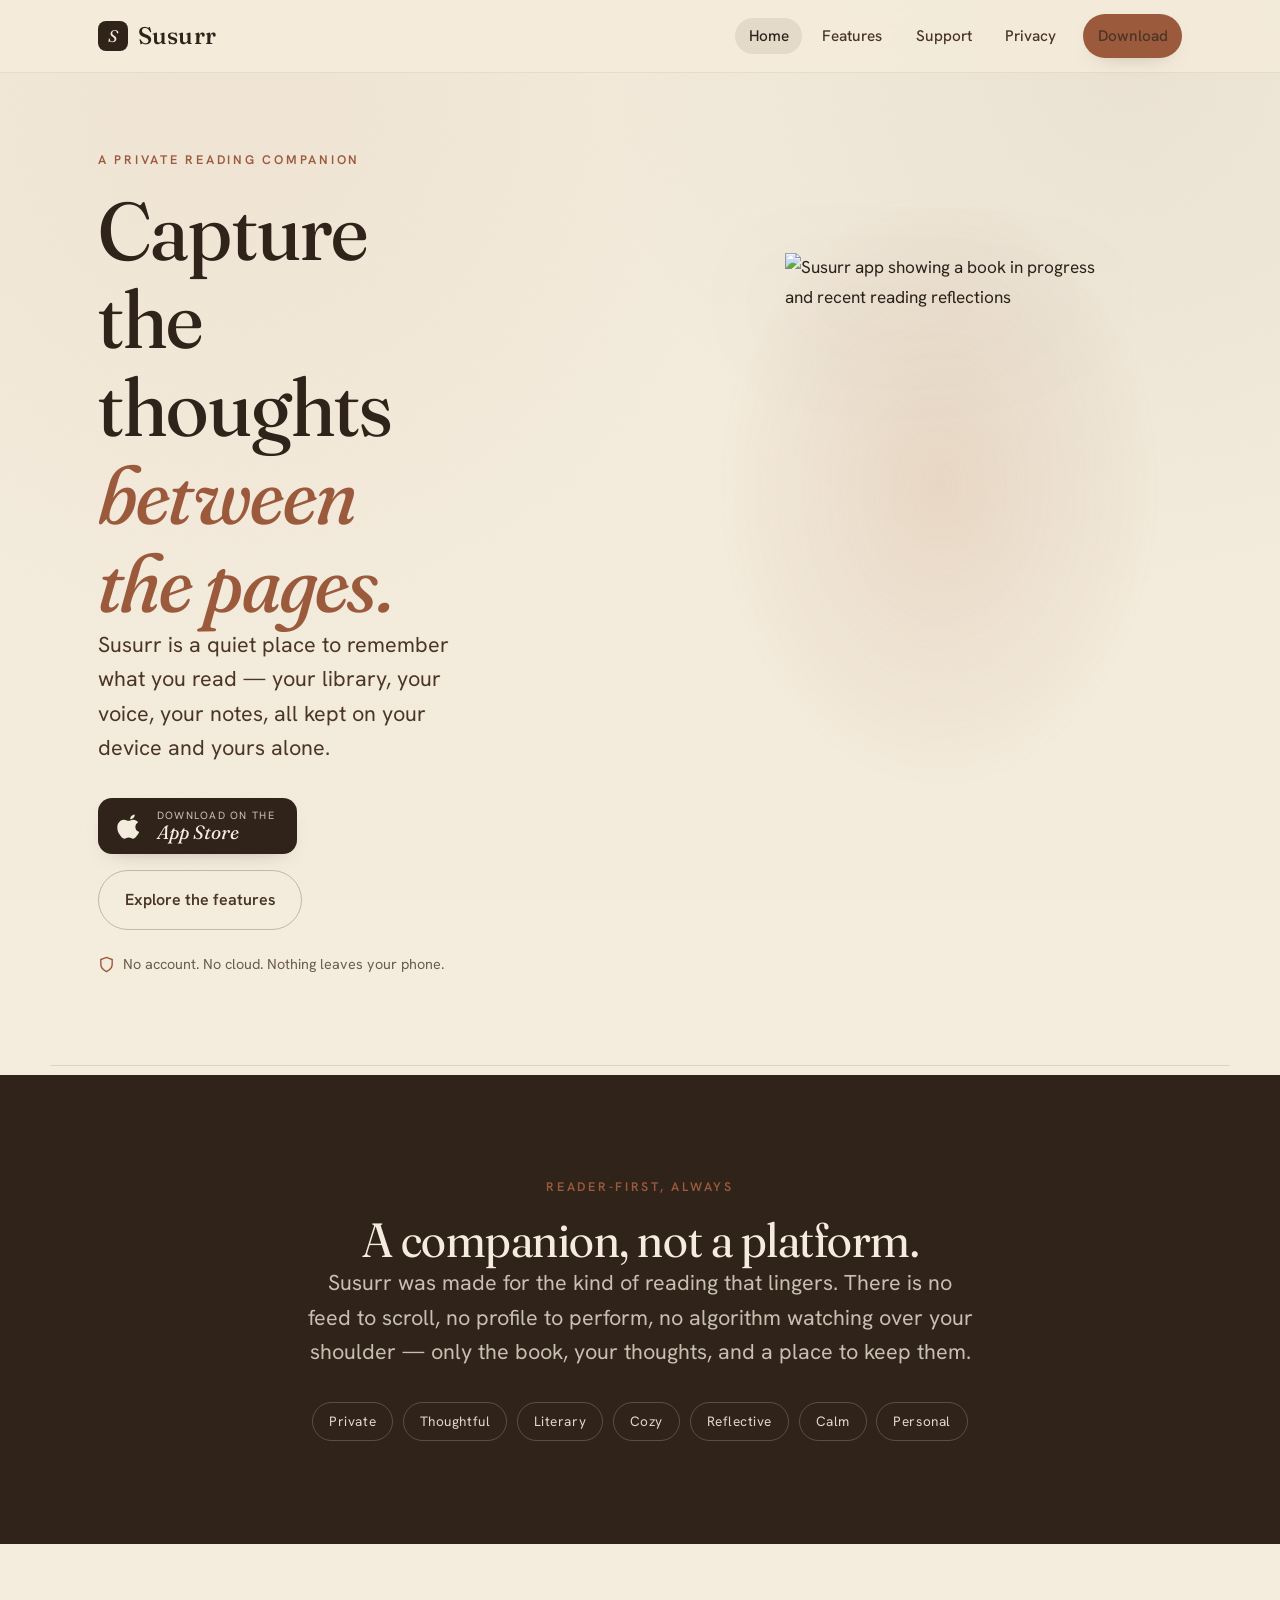
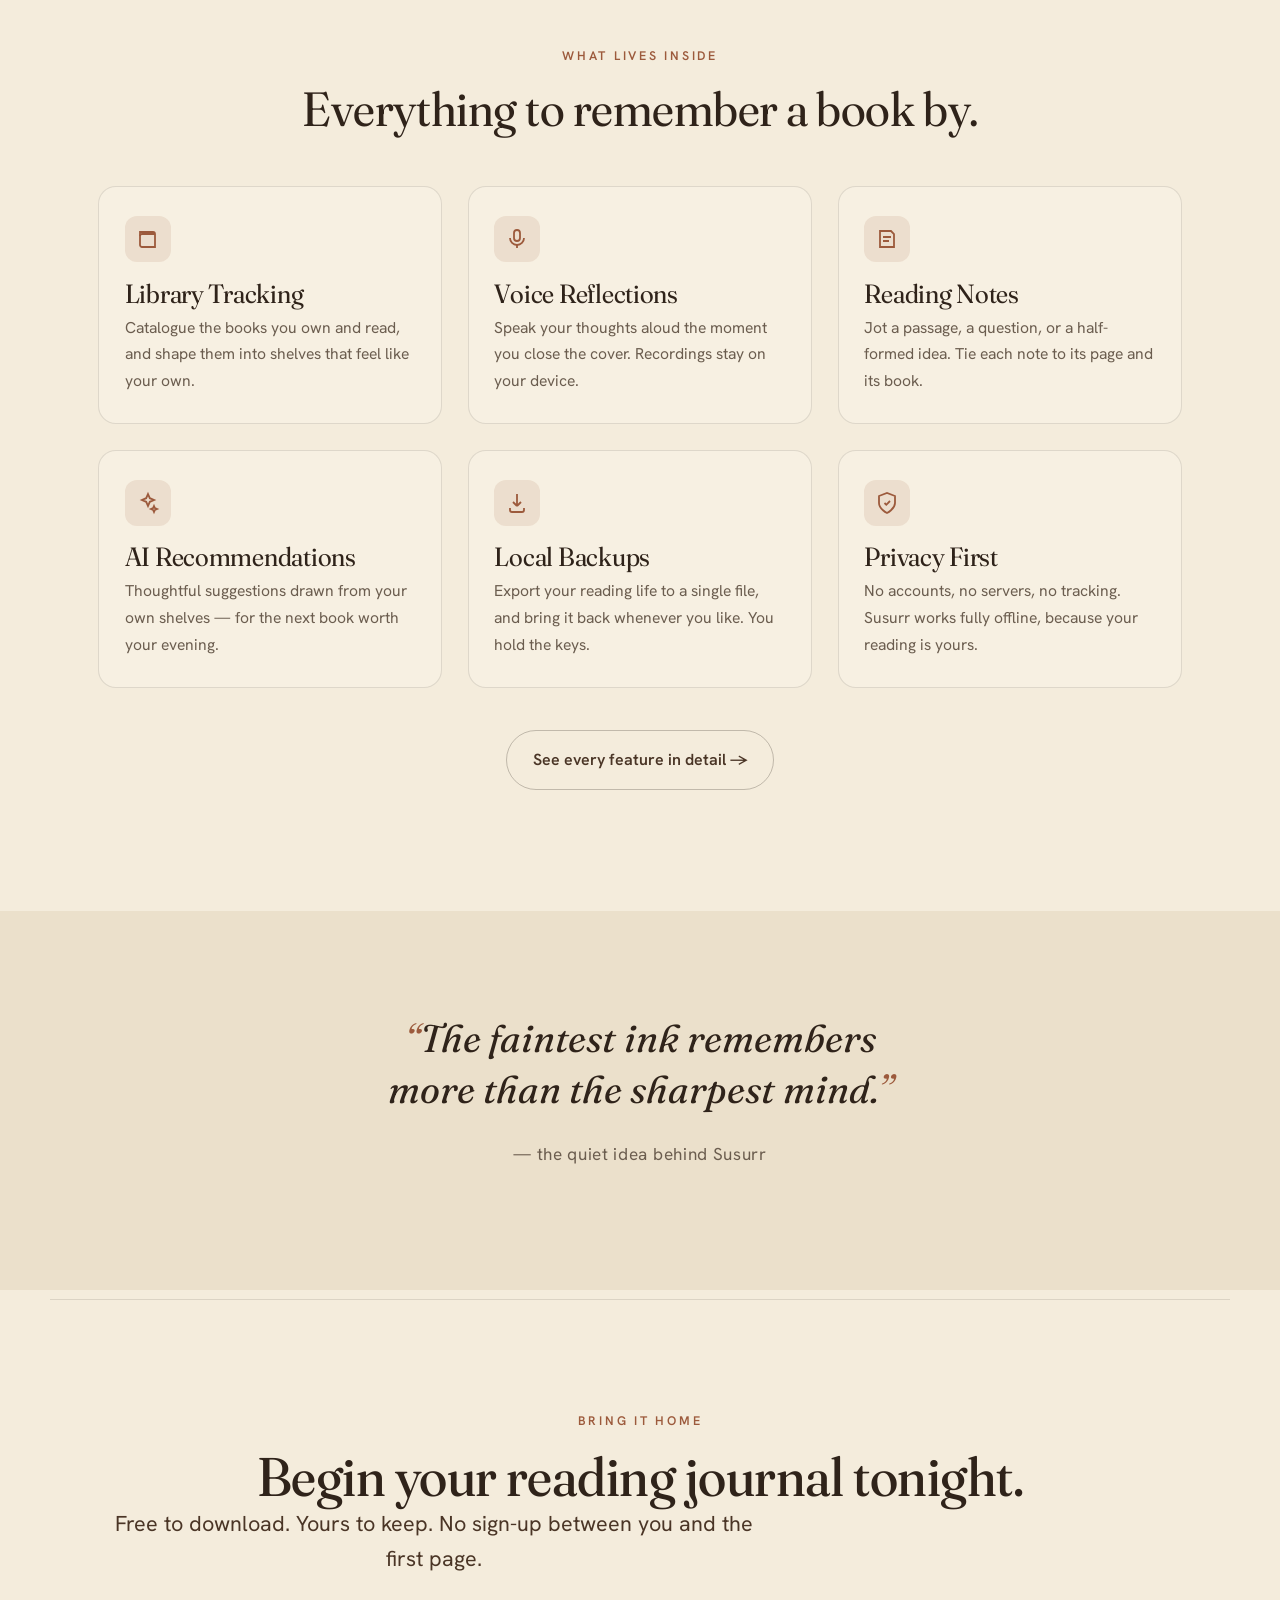
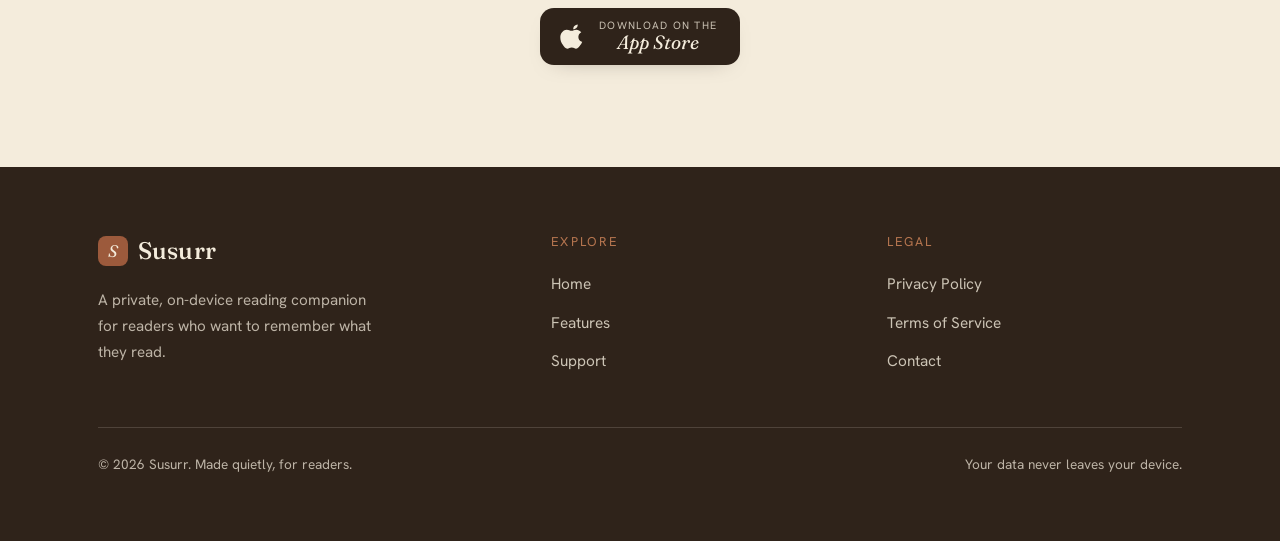
==== index.html @ b5bef413 "Update index.html" ====
<!DOCTYPE html>
<html lang="en">
<head>
  <meta charset="UTF-8" />
  <meta name="viewport" content="width=device-width, initial-scale=1" />
  <title>Susurr — A Private Reading Companion</title>
  <meta name="description" content="Susurr is a private, on-device reading companion. Track your library, record voice reflections, keep written notes, and remember what you read — no account, no cloud." />
  <link rel="canonical" href="https://susurrapp.com/" />
  <meta name="theme-color" content="#2F231A" />

  <!-- Open Graph -->
  <meta property="og:type" content="website" />
  <meta property="og:title" content="Susurr — A Private Reading Companion" />
  <meta property="og:description" content="Capture the thoughts between the pages. A quiet, private place to remember what you read." />
  <meta property="og:image" content="assets/og-image.svg" />
  <meta property="og:url" content="https://susurrapp.com/" />
  <meta name="twitter:card" content="summary_large_image" />

  <link rel="icon" href="assets/favicon.svg" type="image/svg+xml" />
  <link rel="preconnect" href="https://fonts.googleapis.com" />
  <link rel="preconnect" href="https://fonts.gstatic.com" crossorigin />
  <link href="https://fonts.googleapis.com/css2?family=Fraunces:ital,opsz,wght@0,9..144,300..600;1,9..144,300..600&family=Hanken+Grotesk:wght@400;500;600;700&display=swap" rel="stylesheet" />
  <link rel="stylesheet" href="styles.css" />

  <script type="application/ld+json">
  {
    "@context": "https://schema.org",
    "@type": "SoftwareApplication",
    "name": "Susurr",
    "applicationCategory": "BookApplication",
    "operatingSystem": "iOS",
    "description": "A private, on-device reading companion for tracking books, recording voice reflections, and keeping reading notes.",
    "offers": { "@type": "Offer", "price": "0", "priceCurrency": "USD" }
  }
  </script>
</head>
<body>
  <a class="skip-link" href="#main">Skip to content</a>

  <!-- ===== HEADER / NAV ===== -->
  <header class="site-header">
    <div class="container">
      <nav class="nav" aria-label="Primary">
        <a class="brand" href="index.html" aria-label="Susurr home">
          <span class="mark" aria-hidden="true">S</span><b>Susurr</b>
        </a>
        <button class="nav-toggle" aria-label="Toggle menu" aria-expanded="false" aria-controls="nav-menu">
          <span></span><span></span><span></span>
        </button>
        <ul class="nav-links" id="nav-menu">
          <li><a href="index.html" class="active" aria-current="page">Home</a></li>
          <li><a href="features.html">Features</a></li>
          <li><a href="support.html">Support</a></li>
          <li><a href="privacy.html">Privacy</a></li>
          <li class="nav-cta"><a class="btn btn--primary" href="#download">Download</a></li>
        </ul>
      </nav>
    </div>
  </header>

  <main id="main">
    <!-- ===== HERO ===== -->
    <section class="hero section">
      <div class="container hero-grid">
        <div class="hero-copy">
          <p class="eyebrow rise rise-1">A private reading companion</p>
          <h1 class="display rise rise-2">Capture the thoughts <em>between the pages.</em></h1>
          <p class="lead rise rise-3">Susurr is a quiet place to remember what you read — your library, your voice, your notes, all kept on your device and yours alone.</p>
          <div class="cta-row rise rise-4">
            <a class="appstore" href="#download" aria-label="Download Susurr on the App Store">
              <svg viewBox="0 0 24 24" fill="currentColor" aria-hidden="true"><path d="M16.37 1.43c.04 1.1-.38 2.18-1.07 2.96-.73.83-1.92 1.47-3.06 1.38-.13-1.07.4-2.2 1.05-2.9.74-.81 2-1.4 3.08-1.44zM20.5 17.2c-.55 1.27-.82 1.83-1.53 2.95-.99 1.56-2.39 3.5-4.12 3.51-1.54.02-1.93-1-4.02-.99-2.08.01-2.51 1.01-4.05.99-1.73-.02-3.06-1.77-4.05-3.33C-.06 16.99-.36 11.9 1.36 9.2c1.2-1.9 3.1-3.02 4.88-3.02 1.82 0 2.96 1 4.46 1 1.46 0 2.35-1 4.45-1 1.59 0 3.27.86 4.47 2.36-3.93 2.15-3.29 7.77.48 8.66z"/></svg>
              <span class="as-text"><span class="as-small">Download on the</span><span class="as-big">App Store</span></span>
            </a>
            <a class="btn btn--ghost" href="features.html">Explore the features</a>
          </div>
          <p class="hero-note rise rise-5">
            <svg viewBox="0 0 24 24" fill="none" stroke="currentColor" stroke-width="2" aria-hidden="true"><path d="M12 22s8-4 8-10V5l-8-3-8 3v7c0 6 8 10 8 10z"/></svg>
            No account. No cloud. Nothing leaves your phone.
          </p>
        </div>
        <div class="hero-visual rise rise-3">
          <!-- Replace with a real screenshot/device mockup later -->
          <img src="assets/hero-shot.svg" width="400" height="820"
               alt="Susurr app showing a book in progress and recent reading reflections" />
        </div>
      </div>
    </section>

    <hr class="rule" />

    <!-- ===== PHILOSOPHY ===== -->
    <section class="philosophy section">
      <div class="container center">
        <p class="eyebrow">Reader-first, always</p>
        <h2>A companion, not a platform.</h2>
        <p class="lead measure">Susurr was made for the kind of reading that lingers. There is no feed to scroll, no profile to perform, no algorithm watching over your shoulder — only the book, your thoughts, and a place to keep them.</p>
        <div class="pill-row">
          <span class="pill">Private</span>
          <span class="pill">Thoughtful</span>
          <span class="pill">Literary</span>
          <span class="pill">Cozy</span>
          <span class="pill">Reflective</span>
          <span class="pill">Calm</span>
          <span class="pill">Personal</span>
        </div>
      </div>
    </section>

    <!-- ===== FEATURE PREVIEW ===== -->
    <section class="section">
      <div class="container">
        <div class="center" style="margin-bottom: clamp(2rem,4vw,3.2rem)">
          <p class="eyebrow">What lives inside</p>
          <h2>Everything to remember a book by.</h2>
        </div>
        <div class="feature-grid">
          <article class="f-card">
            <div class="f-icon" aria-hidden="true"><svg viewBox="0 0 24 24" fill="none" stroke="currentColor" stroke-width="1.8"><path d="M4 5h13a2 2 0 0 1 2 2v13H6a2 2 0 0 1-2-2V5z"/><path d="M19 7H6a2 2 0 0 0-2 2"/></svg></div>
            <h3>Library Tracking</h3>
            <p>Catalogue the books you own and read, and shape them into shelves that feel like your own.</p>
          </article>
          <article class="f-card">
            <div class="f-icon" aria-hidden="true"><svg viewBox="0 0 24 24" fill="none" stroke="currentColor" stroke-width="1.8"><rect x="9" y="3" width="6" height="11" rx="3"/><path d="M5 11a7 7 0 0 0 14 0"/><path d="M12 18v3"/></svg></div>
            <h3>Voice Reflections</h3>
            <p>Speak your thoughts aloud the moment you close the cover. Recordings stay on your device.</p>
          </article>
          <article class="f-card">
            <div class="f-icon" aria-hidden="true"><svg viewBox="0 0 24 24" fill="none" stroke="currentColor" stroke-width="1.8"><path d="M5 4h11l3 3v13H5z"/><path d="M8 10h8M8 14h6"/></svg></div>
            <h3>Reading Notes</h3>
            <p>Jot a passage, a question, or a half-formed idea. Tie each note to its page and its book.</p>
          </article>
          <article class="f-card">
            <div class="f-icon" aria-hidden="true"><svg viewBox="0 0 24 24" fill="none" stroke="currentColor" stroke-width="1.8"><path d="M12 3l1.8 4.2L18 9l-4.2 1.8L12 15l-1.8-4.2L6 9l4.2-1.8z"/><path d="M18 15l.9 2.1L21 18l-2.1.9L18 21l-.9-2.1L15 18l2.1-.9z"/></svg></div>
            <h3>AI Recommendations</h3>
            <p>Thoughtful suggestions drawn from your own shelves — for the next book worth your evening.</p>
          </article>
          <article class="f-card">
            <div class="f-icon" aria-hidden="true"><svg viewBox="0 0 24 24" fill="none" stroke="currentColor" stroke-width="1.8"><path d="M12 3v12m0 0l-4-4m4 4l4-4"/><path d="M5 17v2a2 2 0 0 0 2 2h10a2 2 0 0 0 2-2v-2"/></svg></div>
            <h3>Local Backups</h3>
            <p>Export your reading life to a single file, and bring it back whenever you like. You hold the keys.</p>
          </article>
          <article class="f-card">
            <div class="f-icon" aria-hidden="true"><svg viewBox="0 0 24 24" fill="none" stroke="currentColor" stroke-width="1.8"><path d="M12 22s8-4 8-10V5l-8-3-8 3v7c0 6 8 10 8 10z"/><path d="M9.5 12l1.8 1.8L15 10"/></svg></div>
            <h3>Privacy First</h3>
            <p>No accounts, no servers, no tracking. Susurr works fully offline, because your reading is yours.</p>
          </article>
        </div>
        <p class="center" style="margin-top:2.6rem">
          <a class="btn btn--ghost" href="features.html">See every feature in detail →</a>
        </p>
      </div>
    </section>

    <!-- ===== QUOTE BAND ===== -->
    <section class="quote-band section">
      <div class="container center">
        <blockquote class="pull-quote">
          <span class="dropcap">“</span>The faintest ink remembers more than the sharpest mind.<span class="dropcap">”</span>
        </blockquote>
        <p class="muted" style="margin-top:1.6rem; letter-spacing:0.04em">— the quiet idea behind Susurr</p>
      </div>
    </section>

    <hr class="rule" />

    <!-- ===== DOWNLOAD / CTA ===== -->
    <section class="cta-band section" id="download">
      <div class="container">
        <p class="eyebrow">Bring it home</p>
        <h2 class="display">Begin your reading journal tonight.</h2>
        <p class="lead measure">Free to download. Yours to keep. No sign-up between you and the first page.</p>
        <div class="cta-row">
          <a class="appstore" href="#" aria-label="Download Susurr on the App Store">
            <svg viewBox="0 0 24 24" fill="currentColor" aria-hidden="true"><path d="M16.37 1.43c.04 1.1-.38 2.18-1.07 2.96-.73.83-1.92 1.47-3.06 1.38-.13-1.07.4-2.2 1.05-2.9.74-.81 2-1.4 3.08-1.44zM20.5 17.2c-.55 1.27-.82 1.83-1.53 2.95-.99 1.56-2.39 3.5-4.12 3.51-1.54.02-1.93-1-4.02-.99-2.08.01-2.51 1.01-4.05.99-1.73-.02-3.06-1.77-4.05-3.33C-.06 16.99-.36 11.9 1.36 9.2c1.2-1.9 3.1-3.02 4.88-3.02 1.82 0 2.96 1 4.46 1 1.46 0 2.35-1 4.45-1 1.59 0 3.27.86 4.47 2.36-3.93 2.15-3.29 7.77.48 8.66z"/></svg>
            <span class="as-text"><span class="as-small">Download on the</span><span class="as-big">App Store</span></span>
          </a>
        </div>
      </div>
    </section>
  </main>

  <!-- ===== FOOTER ===== -->
  <footer class="site-footer">
    <div class="container">
      <div class="footer-grid">
        <div>
          <a class="brand" href="index.html"><span class="mark" aria-hidden="true">S</span><b>Susurr</b></a>
          <p class="footer-tag">A private, on-device reading companion for readers who want to remember what they read.</p>
        </div>
        <div class="footer-col">
          <h4>Explore</h4>
          <ul>
            <li><a href="index.html">Home</a></li>
            <li><a href="features.html">Features</a></li>
            <li><a href="support.html">Support</a></li>
          </ul>
        </div>
        <div class="footer-col">
          <h4>Legal</h4>
          <ul>
            <li><a href="privacy.html">Privacy Policy</a></li>
            <li><a href="terms.html">Terms of Service</a></li>
            <li><a href="support.html#contact">Contact</a></li>
          </ul>
        </div>
      </div>
      <div class="footer-bottom">
        <p>&copy; 2026 Susurr. Made quietly, for readers.</p>
        <p>Your data never leaves your device.</p>
      </div>
    </div>
  </footer>

  <script>
    (function () {
      var nav = document.querySelector('.nav');
      var btn = document.querySelector('.nav-toggle');
      if (!nav || !btn) return;
      btn.addEventListener('click', function () {
        var open = nav.getAttribute('data-open') === 'true';
        nav.setAttribute('data-open', String(!open));
        btn.setAttribute('aria-expanded', String(!open));
      });
    })();
  </script>
</body>
</html>
---- styles.css ----
/* =========================================================================
   Susurr — shared stylesheet
   Warm dark-academia / cozy-bookstore aesthetic
   Fraunces (display serif) + Hanken Grotesk (body sans)
   ========================================================================= */

:root {
  /* Paper & ink */
  --paper:      #F4ECDC;
  --paper-deep: #EBE0CB;
  --paper-card: #F7F0E2;
  --ink:        #2A211A;
  --cocoa:      #4A3526;
  --espresso:   #2F231A;
  --muted:      #6B5D4F;
  --ember:      #9C5A3C;
  --ember-soft: #B5754F;
  --line:       rgba(42, 33, 26, 0.12);
  --line-soft:  rgba(42, 33, 26, 0.07);

  /* Type */
  --serif: "Fraunces", "Georgia", "Times New Roman", serif;
  --sans:  "Hanken Grotesk", -apple-system, BlinkMacSystemFont, "Segoe UI", sans-serif;

  /* Rhythm */
  --maxw: 1180px;
  --gutter: clamp(1.25rem, 4vw, 3rem);
  --radius: 18px;
  --shadow: 0 22px 48px -28px rgba(42, 33, 26, 0.45);
  --shadow-sm: 0 8px 22px -16px rgba(42, 33, 26, 0.5);
}

/* ---------- Reset ---------- */
*, *::before, *::after { box-sizing: border-box; }
html { -webkit-text-size-adjust: 100%; scroll-behavior: smooth; }
body {
  margin: 0;
  font-family: var(--sans);
  font-size: clamp(1rem, 0.55vw + 0.9rem, 1.075rem);
  line-height: 1.7;
  color: var(--ink);
  background-color: var(--paper);
  /* layered paper texture */
  background-image:
    radial-gradient(circle at 18% 12%, rgba(181, 117, 79, 0.06), transparent 42%),
    radial-gradient(circle at 88% 8%, rgba(74, 53, 38, 0.05), transparent 38%),
    url("data:image/svg+xml,%3Csvg xmlns='http://www.w3.org/2000/svg' width='160' height='160'%3E%3Cfilter id='n'%3E%3CfeTurbulence type='fractalNoise' baseFrequency='0.85' numOctaves='2' stitchTiles='stitch'/%3E%3CfeColorMatrix type='saturate' values='0'/%3E%3C/filter%3E%3Crect width='160' height='160' filter='url(%23n)' opacity='0.035'/%3E%3C/svg%3E");
  background-attachment: fixed;
  -webkit-font-smoothing: antialiased;
  text-rendering: optimizeLegibility;
}
img, svg { max-width: 100%; height: auto; display: block; }
a { color: inherit; text-decoration: none; }
button { font: inherit; cursor: pointer; }
h1, h2, h3, h4 { margin: 0; font-weight: 400; }

/* ---------- Typography ---------- */
h1, h2, h3 {
  font-family: var(--serif);
  color: var(--espresso);
  line-height: 1.08;
  letter-spacing: -0.01em;
  font-variation-settings: "opsz" 80, "SOFT" 30, "WONK" 0;
}
.display {
  font-size: clamp(2.6rem, 6vw + 1rem, 5.1rem);
  font-weight: 460;
}
.display em { font-style: italic; color: var(--ember); font-variation-settings: "opsz" 90, "SOFT" 60; }
h2 { font-size: clamp(1.9rem, 3vw + 0.8rem, 3rem); }
h3 { font-size: clamp(1.3rem, 1.4vw + 0.9rem, 1.65rem); }
p { margin: 0 0 1.1em; }
.lead {
  font-size: clamp(1.1rem, 0.8vw + 1rem, 1.35rem);
  color: var(--cocoa);
  line-height: 1.6;
}
.eyebrow {
  font-family: var(--sans);
  font-size: 0.78rem;
  font-weight: 600;
  letter-spacing: 0.22em;
  text-transform: uppercase;
  color: var(--ember);
  margin: 0 0 1rem;
}
.muted { color: var(--muted); }

/* ---------- Layout helpers ---------- */
.container { width: 100%; max-width: var(--maxw); margin-inline: auto; padding-inline: var(--gutter); }
.section { padding-block: clamp(3.5rem, 8vw, 7rem); }
.section--tight { padding-block: clamp(2.5rem, 5vw, 4rem); }
.center { text-align: center; }
.measure { max-width: 56ch; }
.measure-narrow { max-width: 44ch; }
.center .measure, .center .measure-narrow { margin-inline: auto; }

.rule {
  border: 0;
  height: 1px;
  background: var(--line);
  max-width: var(--maxw);
  margin-inline: auto;
}
.divider-mark {
  display: flex; align-items: center; justify-content: center;
  gap: 0.9rem; color: var(--ember); margin: 0 auto;
}
.divider-mark::before, .divider-mark::after {
  content: ""; height: 1px; width: min(28vw, 220px); background: var(--line);
}

/* ---------- Buttons ---------- */
.btn {
  display: inline-flex; align-items: center; gap: 0.6rem;
  font-family: var(--sans); font-weight: 600; font-size: 1rem;
  padding: 0.95rem 1.6rem; border-radius: 999px; border: 1.5px solid transparent;
  transition: transform 0.18s ease, box-shadow 0.18s ease, background 0.18s ease, color 0.18s ease;
  will-change: transform;
}
.btn--primary { background: var(--ember); color: var(--paper); box-shadow: var(--shadow-sm); }
.btn--primary:hover { transform: translateY(-2px); background: #8a4d31; box-shadow: 0 16px 30px -18px rgba(156,90,60,0.9); }
.btn--ghost { background: transparent; color: var(--cocoa); border-color: rgba(42,33,26,0.25); }
.btn--ghost:hover { transform: translateY(-2px); border-color: var(--cocoa); background: rgba(74,53,38,0.05); }

/* App Store button (custom — not the trademarked Apple badge) */
.appstore {
  display: inline-flex; align-items: center; gap: 0.85rem;
  background: var(--espresso); color: var(--paper);
  padding: 0.7rem 1.4rem 0.7rem 1.2rem; border-radius: 14px;
  box-shadow: var(--shadow-sm);
  transition: transform 0.18s ease, box-shadow 0.18s ease;
}
.appstore:hover { transform: translateY(-2px); box-shadow: 0 18px 32px -18px rgba(47,35,26,0.8); }
.appstore svg { width: 26px; height: 26px; flex: none; }
.appstore .as-text { display: flex; flex-direction: column; line-height: 1.15; }
.appstore .as-small { font-size: 0.66rem; letter-spacing: 0.12em; text-transform: uppercase; opacity: 0.78; }
.appstore .as-big { font-family: var(--serif); font-size: 1.2rem; font-style: italic; }

/* ---------- Header / nav ---------- */
.site-header {
  position: sticky; top: 0; z-index: 50;
  background: rgba(244, 236, 220, 0.82);
  backdrop-filter: saturate(1.2) blur(10px);
  -webkit-backdrop-filter: saturate(1.2) blur(10px);
  border-bottom: 1px solid var(--line-soft);
}
.nav { display: flex; align-items: center; justify-content: space-between; min-height: 72px; }
.brand { display: inline-flex; align-items: center; gap: 0.6rem; font-family: var(--serif); font-size: 1.5rem; color: var(--espresso); }
.brand .mark {
  width: 30px; height: 30px; border-radius: 8px; background: var(--espresso);
  color: var(--paper); display: grid; place-items: center; font-style: italic; font-size: 1.05rem;
}
.brand b { font-weight: 500; letter-spacing: 0.01em; }
.nav-links { display: flex; align-items: center; gap: 0.4rem; list-style: none; margin: 0; padding: 0; }
.nav-links a {
  padding: 0.5rem 0.85rem; border-radius: 999px; font-size: 0.96rem; font-weight: 500;
  color: var(--cocoa); transition: background 0.16s ease, color 0.16s ease;
}
.nav-links a:hover { background: rgba(74,53,38,0.07); }
.nav-links a.active { color: var(--espresso); background: rgba(74,53,38,0.09); }
.nav-cta { margin-left: 0.4rem; }

.nav-toggle {
  display: none; background: none; border: 0; padding: 0.4rem; border-radius: 8px;
}
.nav-toggle span { display: block; width: 24px; height: 2px; background: var(--espresso); margin: 5px 0; transition: transform 0.25s ease, opacity 0.25s ease; }

/* ---------- Hero ---------- */
.hero { position: relative; overflow: hidden; padding-top: clamp(3rem, 6vw, 5rem); padding-bottom: clamp(2rem, 5vw, 4rem); }
.hero-grid { display: grid; grid-template-columns: 1.05fr 0.95fr; gap: clamp(2rem, 5vw, 4rem); align-items: center; }
.hero-copy { max-width: 36ch; }
.hero .cta-row { display: flex; flex-wrap: wrap; gap: 1rem; margin-top: 2rem; align-items: center; }
.hero-note { font-size: 0.9rem; color: var(--muted); margin-top: 1.4rem; display: flex; align-items: center; gap: 0.5rem; }
.hero-note svg { width: 17px; height: 17px; color: var(--ember); }
.hero-visual { position: relative; display: grid; place-items: center; }
.hero-visual::before {
  content: ""; position: absolute; inset: -8% -4% -4% -4%;
  background: radial-gradient(60% 60% at 50% 40%, rgba(181,117,79,0.16), transparent 70%);
  filter: blur(6px); z-index: 0;
}
.hero-visual img { position: relative; z-index: 1; width: min(310px, 78%); filter: drop-shadow(0 30px 50px rgba(42,33,26,0.3)); }

/* staggered load-in */
@keyframes rise { from { opacity: 0; transform: translateY(16px); } to { opacity: 1; transform: none; } }
.rise { opacity: 0; animation: rise 0.8s cubic-bezier(0.2,0.7,0.2,1) forwards; }
.rise-1 { animation-delay: 0.05s; }
.rise-2 { animation-delay: 0.18s; }
.rise-3 { animation-delay: 0.31s; }
.rise-4 { animation-delay: 0.44s; }
.rise-5 { animation-delay: 0.57s; }

/* ---------- Philosophy strip ---------- */
.philosophy { background: var(--espresso); color: var(--paper); }
.philosophy h2 { color: var(--paper); }
.philosophy .lead { color: rgba(244,236,220,0.78); }
.pill-row { display: flex; flex-wrap: wrap; gap: 0.6rem; justify-content: center; margin-top: 2rem; }
.pill {
  font-size: 0.85rem; letter-spacing: 0.04em; padding: 0.45rem 1rem; border-radius: 999px;
  border: 1px solid rgba(244,236,220,0.22); color: rgba(244,236,220,0.9);
}

/* ---------- Feature grid (home preview) ---------- */
.feature-grid { display: grid; grid-template-columns: repeat(3, 1fr); gap: clamp(1rem, 2vw, 1.6rem); }
.f-card {
  background: var(--paper-card); border: 1px solid var(--line); border-radius: var(--radius);
  padding: 1.8rem 1.6rem; transition: transform 0.2s ease, box-shadow 0.2s ease, border-color 0.2s ease;
}
.f-card:hover { transform: translateY(-4px); box-shadow: var(--shadow); border-color: rgba(156,90,60,0.35); }
.f-icon {
  width: 46px; height: 46px; border-radius: 12px; display: grid; place-items: center;
  background: rgba(156,90,60,0.12); color: var(--ember); margin-bottom: 1.1rem;
}
.f-icon svg { width: 24px; height: 24px; }
.f-card h3 { margin-bottom: 0.4rem; }
.f-card p { color: var(--muted); font-size: 0.98rem; margin: 0; }

/* ---------- Quote band ---------- */
.quote-band { background: var(--paper-deep); }
.pull-quote {
  font-family: var(--serif); font-style: italic; font-size: clamp(1.5rem, 2.6vw + 0.6rem, 2.4rem);
  line-height: 1.32; color: var(--espresso); max-width: 22ch; margin: 0 auto; position: relative;
}
.pull-quote .dropcap { color: var(--ember); }

/* ---------- Detailed feature rows (features page) ---------- */
.feature-row { display: grid; grid-template-columns: 1fr 1fr; gap: clamp(2rem, 5vw, 4.5rem); align-items: center; }
.feature-row + .feature-row { margin-top: clamp(3.5rem, 7vw, 6rem); }
.feature-row:nth-child(even) .feature-media { order: -1; }
.feature-media { display: grid; place-items: center; position: relative; }
.feature-media::before {
  content: ""; position: absolute; width: 78%; aspect-ratio: 1; border-radius: 50%;
  background: radial-gradient(circle, rgba(181,117,79,0.14), transparent 68%);
}
.feature-media img { position: relative; width: min(280px, 72%); filter: drop-shadow(0 24px 44px rgba(42,33,26,0.28)); }
.feature-text .num {
  font-family: var(--serif); font-style: italic; font-size: 1.1rem; color: var(--ember); display: block; margin-bottom: 0.5rem;
}
.feature-text ul { list-style: none; padding: 0; margin: 1.2rem 0 0; }
.feature-text li { display: flex; gap: 0.7rem; align-items: flex-start; padding: 0.4rem 0; color: var(--cocoa); }
.feature-text li svg { width: 18px; height: 18px; color: var(--ember); flex: none; margin-top: 0.35em; }

/* ---------- Support / FAQ ---------- */
.support-grid { display: grid; grid-template-columns: 0.85fr 1.15fr; gap: clamp(2rem, 5vw, 4rem); align-items: start; }
.contact-card {
  background: var(--espresso); color: var(--paper); border-radius: var(--radius);
  padding: 2rem 1.9rem; box-shadow: var(--shadow); position: sticky; top: 96px;
}
.contact-card h3 { color: var(--paper); }
.contact-card p { color: rgba(244,236,220,0.75); }
.contact-card a.email {
  display: inline-flex; align-items: center; gap: 0.5rem; margin-top: 0.6rem;
  font-family: var(--serif); font-style: italic; font-size: 1.3rem; color: var(--ember-soft);
}
.contact-card a.email:hover { color: var(--paper); }
.contact-meta { margin-top: 1.6rem; padding-top: 1.4rem; border-top: 1px solid rgba(244,236,220,0.18); font-size: 0.9rem; }

.faq-section + .faq-section { margin-top: 2.6rem; }
.faq-section h3 { margin-bottom: 0.4rem; }
.faq-section > p.muted { margin-top: 0; }
details.faq {
  border-bottom: 1px solid var(--line); padding: 0.2rem 0;
}
details.faq summary {
  list-style: none; cursor: pointer; padding: 1.05rem 2.2rem 1.05rem 0; position: relative;
  font-weight: 600; color: var(--espresso); font-size: 1.04rem;
}
details.faq summary::-webkit-details-marker { display: none; }
details.faq summary::after {
  content: "+"; position: absolute; right: 0.2rem; top: 50%; transform: translateY(-50%);
  font-size: 1.5rem; color: var(--ember); transition: transform 0.25s ease; font-weight: 400;
}
details.faq[open] summary::after { transform: translateY(-50%) rotate(45deg); }
details.faq .answer { padding: 0 0 1.2rem; color: var(--muted); max-width: 64ch; }
details.faq .answer p:last-child { margin-bottom: 0; }

/* ---------- Legal / prose pages ---------- */
.legal { max-width: 72ch; margin-inline: auto; }
.legal .placeholder-note {
  background: rgba(156,90,60,0.08); border: 1px dashed rgba(156,90,60,0.45);
  border-radius: 12px; padding: 1rem 1.2rem; color: var(--cocoa); font-size: 0.95rem; margin-bottom: 2.4rem;
}
.legal h2 { margin-top: 2.4rem; margin-bottom: 0.6rem; font-size: 1.5rem; }
.legal h2:first-of-type { margin-top: 0; }
.legal p { color: var(--cocoa); }
.legal .updated { font-size: 0.85rem; letter-spacing: 0.04em; color: var(--muted); }

/* ---------- CTA band ---------- */
.cta-band { text-align: center; }
.cta-band .display { font-size: clamp(2rem, 4vw + 0.8rem, 3.4rem); }
.cta-band .cta-row { display: flex; justify-content: center; flex-wrap: wrap; gap: 1rem; margin-top: 2rem; }

/* ---------- Footer ---------- */
.site-footer { background: var(--espresso); color: rgba(244,236,220,0.72); padding-block: clamp(2.6rem, 5vw, 4rem); }
.footer-grid { display: grid; grid-template-columns: 1.4fr 1fr 1fr; gap: 2.5rem; }
.site-footer .brand { color: var(--paper); }
.site-footer .brand .mark { background: var(--ember); }
.footer-tag { max-width: 32ch; margin-top: 1rem; font-size: 0.95rem; }
.footer-col h4 { font-family: var(--sans); font-size: 0.8rem; letter-spacing: 0.16em; text-transform: uppercase; color: var(--ember-soft); margin-bottom: 1rem; }
.footer-col ul { list-style: none; margin: 0; padding: 0; }
.footer-col li { margin-bottom: 0.6rem; }
.footer-col a { color: rgba(244,236,220,0.8); font-size: 0.96rem; }
.footer-col a:hover { color: var(--paper); }
.footer-bottom { display: flex; flex-wrap: wrap; gap: 0.6rem; justify-content: space-between; align-items: center; margin-top: 2.6rem; padding-top: 1.6rem; border-top: 1px solid rgba(244,236,220,0.16); font-size: 0.85rem; }
.footer-bottom p { margin: 0; }

/* ---------- Responsive ---------- */
@media (max-width: 880px) {
  .hero-grid { grid-template-columns: 1fr; text-align: center; }
  .hero-copy { max-width: 100%; }
  .hero .cta-row, .hero-note { justify-content: center; }
  .hero-visual { order: -1; margin-bottom: 1rem; }
  .hero-copy .eyebrow { margin-inline: auto; }
  .feature-grid { grid-template-columns: 1fr 1fr; }
  .feature-row { grid-template-columns: 1fr; text-align: center; }
  .feature-row .feature-media { order: -1 !important; margin-bottom: 0.5rem; }
  .feature-text ul { display: inline-block; text-align: left; }
  .support-grid { grid-template-columns: 1fr; }
  .contact-card { position: static; }
  .footer-grid { grid-template-columns: 1fr 1fr; }

  .nav-toggle { display: block; }
  .nav-links {
    position: absolute; top: 100%; left: 0; right: 0;
    flex-direction: column; align-items: stretch; gap: 0.2rem;
    background: var(--paper); border-bottom: 1px solid var(--line);
    padding: 0.8rem var(--gutter) 1.2rem;
    box-shadow: var(--shadow-sm);
    transform: translateY(-10px); opacity: 0; pointer-events: none;
    transition: transform 0.22s ease, opacity 0.22s ease;
  }
  .nav-links a { padding: 0.8rem 0.6rem; border-radius: 10px; }
  .nav[data-open="true"] .nav-links { transform: none; opacity: 1; pointer-events: auto; }
  .nav[data-open="true"] .nav-toggle span:nth-child(1) { transform: translateY(7px) rotate(45deg); }
  .nav[data-open="true"] .nav-toggle span:nth-child(2) { opacity: 0; }
  .nav[data-open="true"] .nav-toggle span:nth-child(3) { transform: translateY(-7px) rotate(-45deg); }
  .nav-cta { margin: 0.4rem 0 0; }
}

@media (max-width: 520px) {
  .feature-grid { grid-template-columns: 1fr; }
  .footer-grid { grid-template-columns: 1fr; gap: 1.8rem; }
  .divider-mark::before, .divider-mark::after { width: 22vw; }
}

/* ---------- Accessibility ---------- */
@media (prefers-reduced-motion: reduce) {
  *, *::before, *::after { animation-duration: 0.001ms !important; animation-iteration-count: 1 !important; transition-duration: 0.001ms !important; scroll-behavior: auto !important; }
  .rise { opacity: 1; }
}
:focus-visible { outline: 2.5px solid var(--ember); outline-offset: 3px; border-radius: 4px; }
.skip-link {
  position: absolute; left: 1rem; top: -3rem; background: var(--espresso); color: var(--paper);
  padding: 0.6rem 1rem; border-radius: 8px; z-index: 100; transition: top 0.2s ease;
}
.skip-link:focus { top: 1rem; }
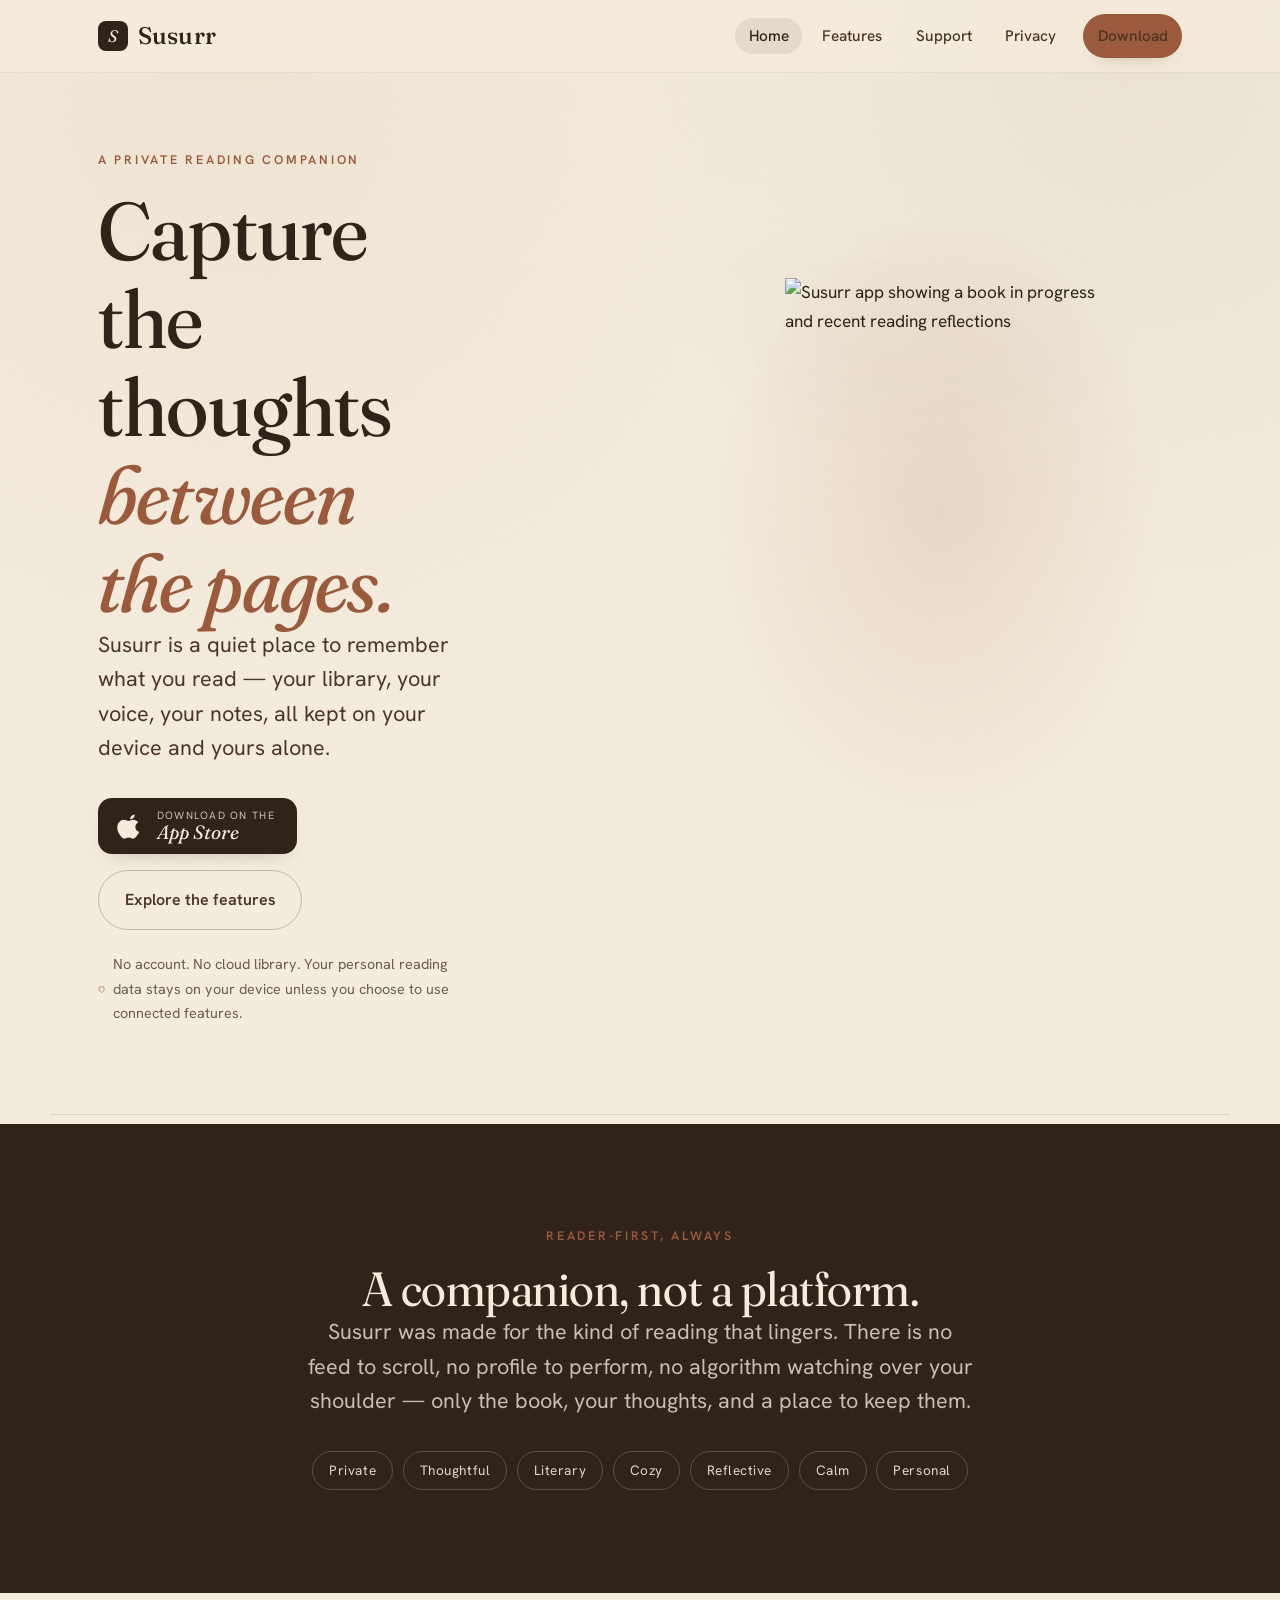
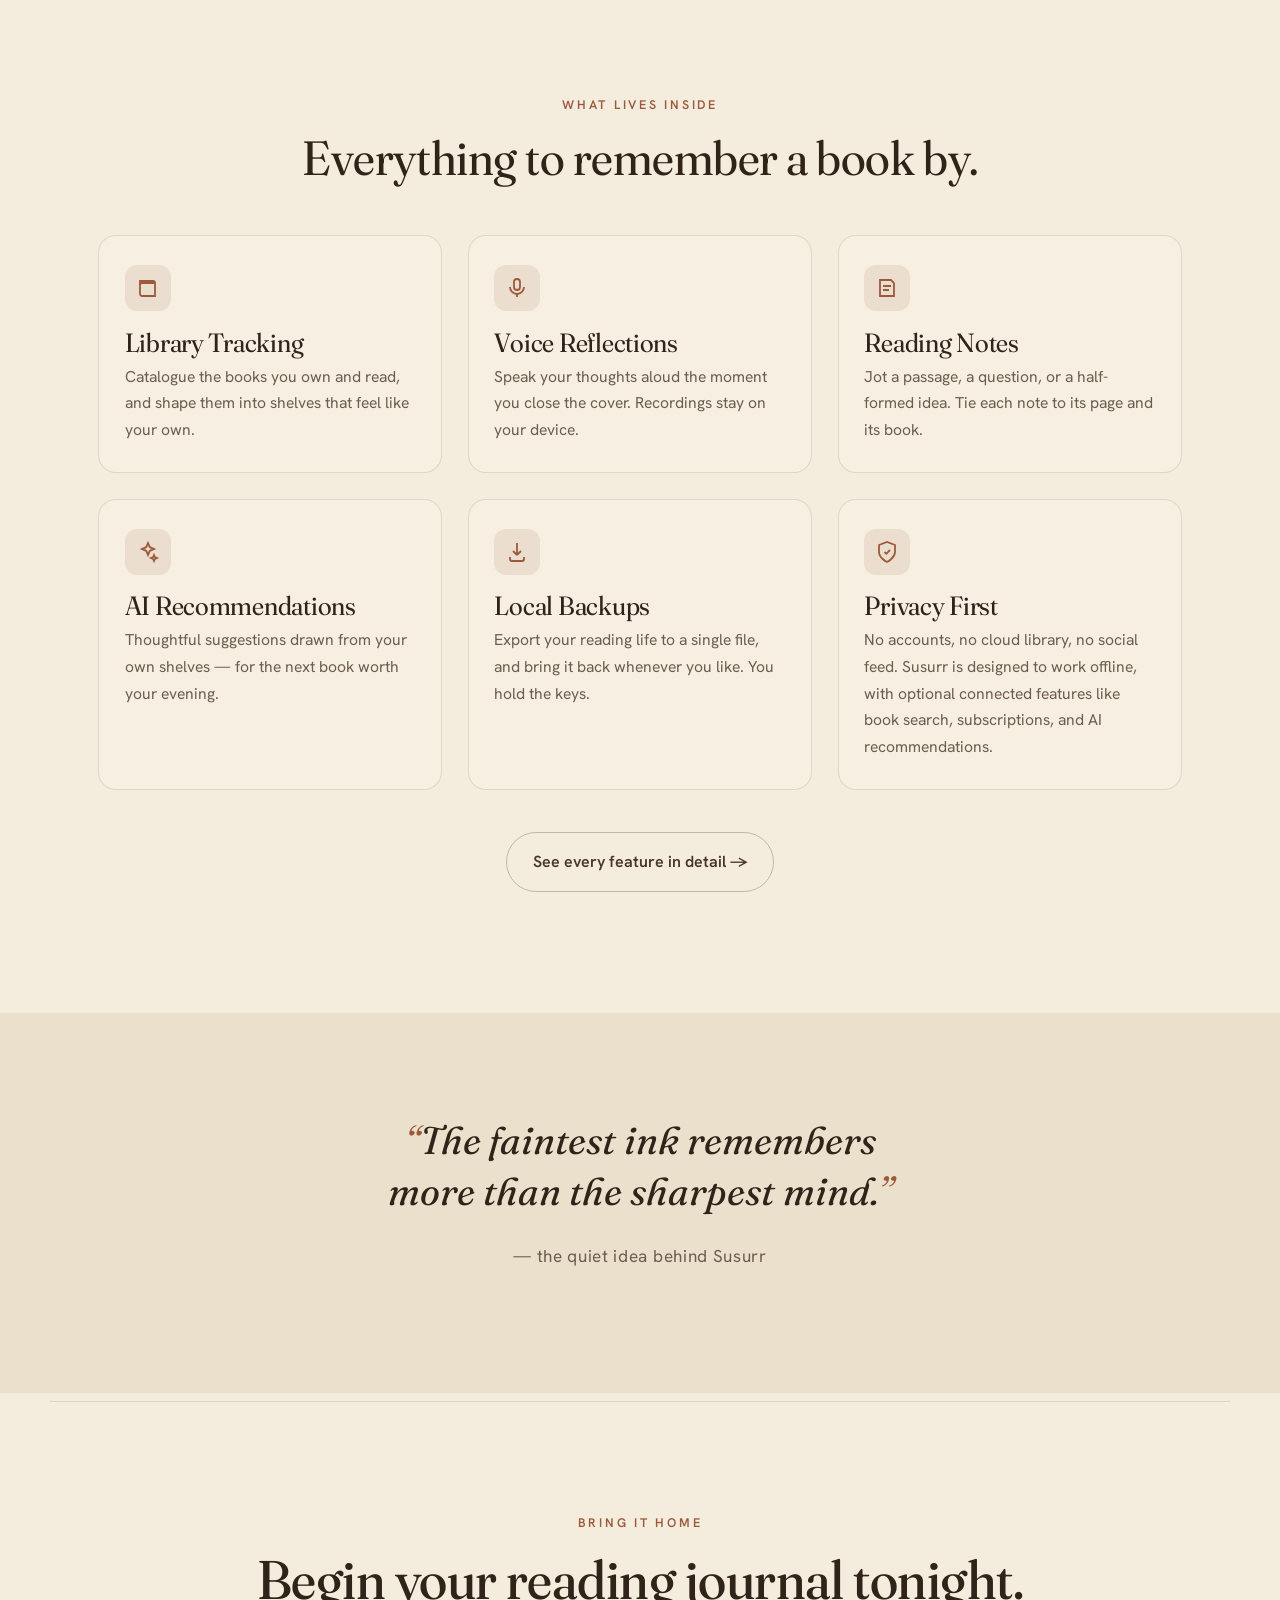
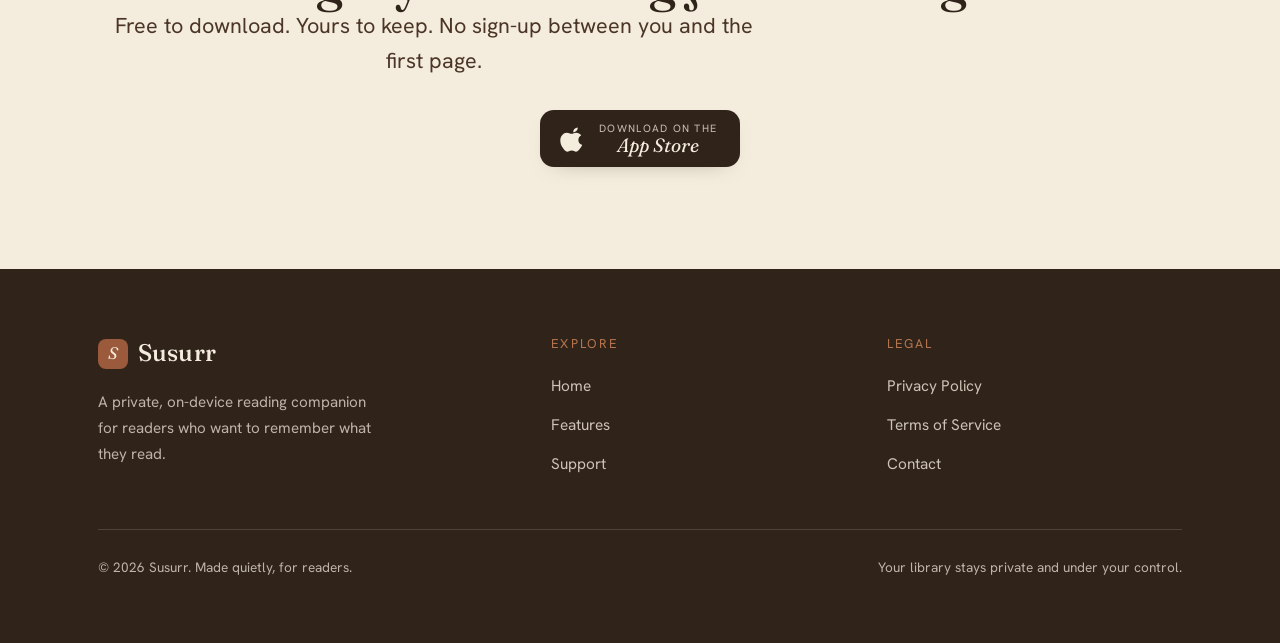
==== commit a8aebcd9: "Update index.html" ====
--- a/index.html
+++ b/index.html
@@ -52,7 +52,7 @@
           <li><a href="features.html">Features</a></li>
           <li><a href="support.html">Support</a></li>
           <li><a href="privacy.html">Privacy</a></li>
-          <li class="nav-cta"><a class="btn btn--primary" href="#download">Download</a></li>
+          <li class="nav-cta"><a class="btn btn--primary" href="#">Download</a></li>
         </ul>
       </nav>
     </div>
@@ -75,7 +75,7 @@
           </div>
           <p class="hero-note rise rise-5">
             <svg viewBox="0 0 24 24" fill="none" stroke="currentColor" stroke-width="2" aria-hidden="true"><path d="M12 22s8-4 8-10V5l-8-3-8 3v7c0 6 8 10 8 10z"/></svg>
-            No account. No cloud. Nothing leaves your phone.
+            No account. No cloud library. Your personal reading data stays on your device unless you choose to use connected features.
           </p>
         </div>
         <div class="hero-visual rise rise-3">
@@ -142,7 +142,7 @@
           <article class="f-card">
             <div class="f-icon" aria-hidden="true"><svg viewBox="0 0 24 24" fill="none" stroke="currentColor" stroke-width="1.8"><path d="M12 22s8-4 8-10V5l-8-3-8 3v7c0 6 8 10 8 10z"/><path d="M9.5 12l1.8 1.8L15 10"/></svg></div>
             <h3>Privacy First</h3>
-            <p>No accounts, no servers, no tracking. Susurr works fully offline, because your reading is yours.</p>
+            <p>No accounts, no cloud library, no social feed. Susurr is designed to work offline, with optional connected features like book search, subscriptions, and AI recommendations.</p>
           </article>
         </div>
         <p class="center" style="margin-top:2.6rem">
@@ -206,7 +206,7 @@
       </div>
       <div class="footer-bottom">
         <p>&copy; 2026 Susurr. Made quietly, for readers.</p>
-        <p>Your data never leaves your device.</p>
+        <p>Your library stays private and under your control.</p>
       </div>
     </div>
   </footer>
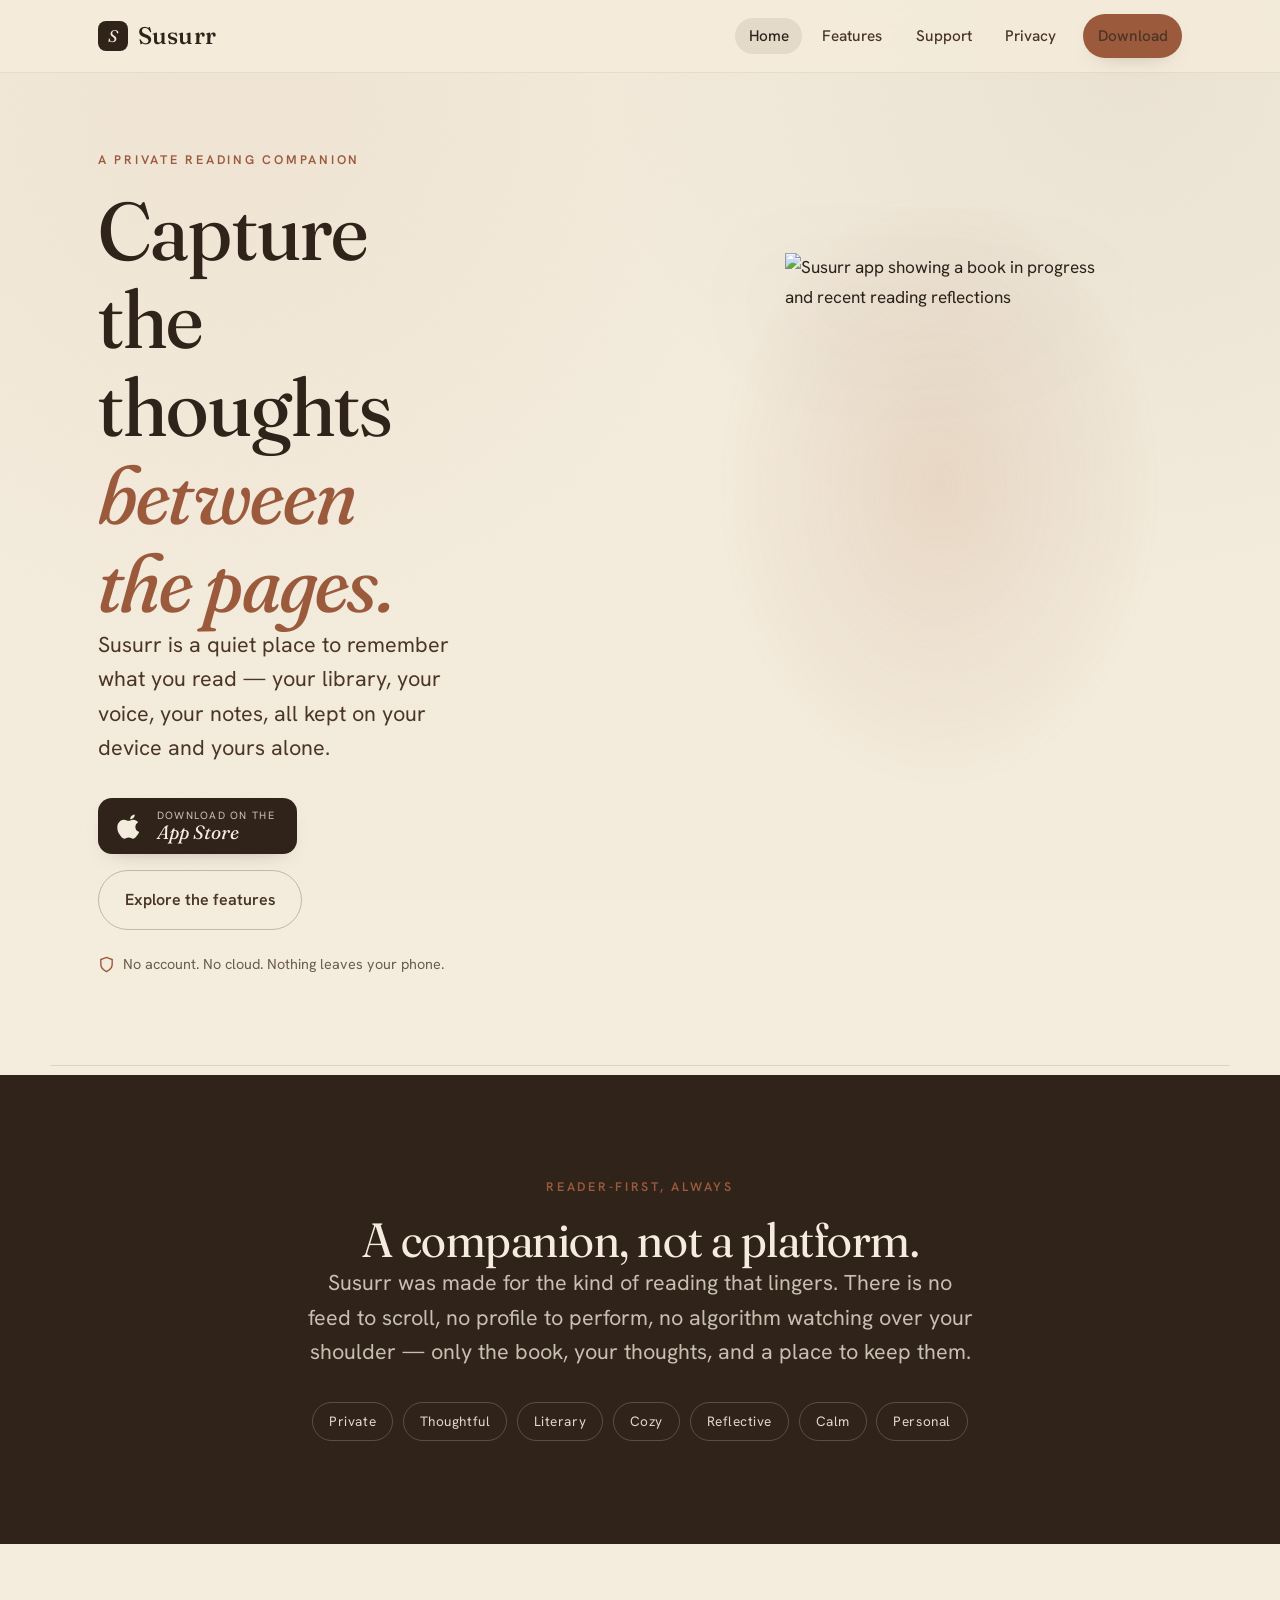
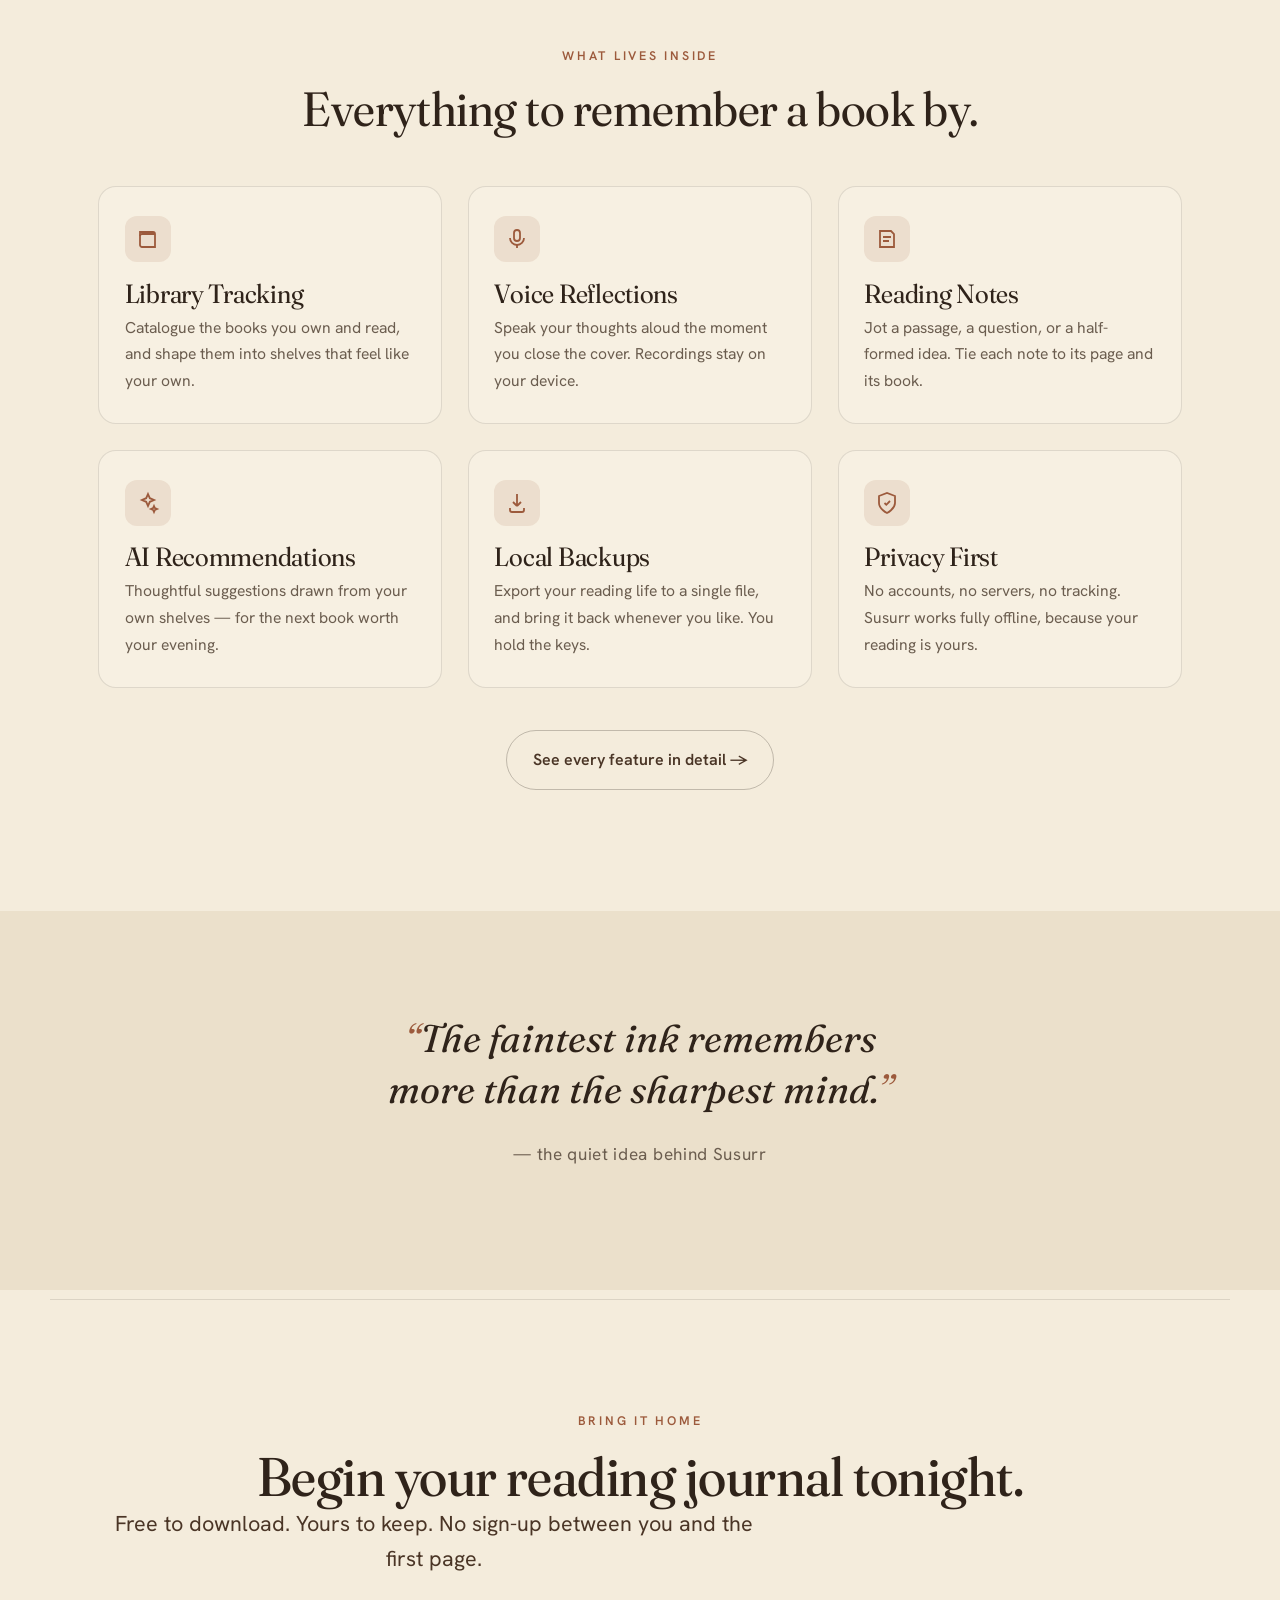
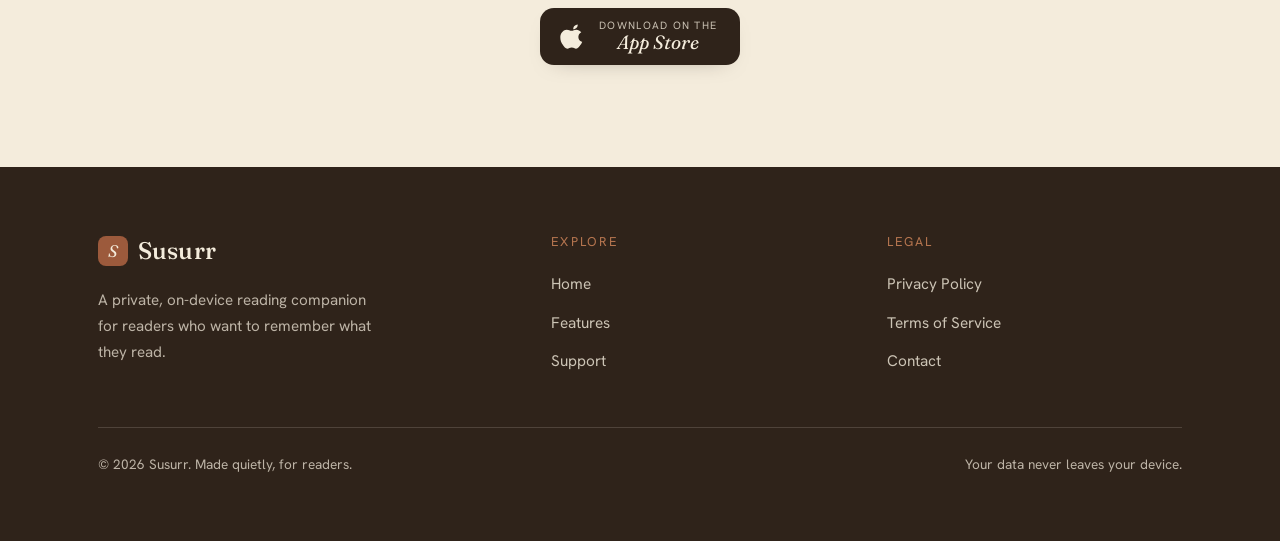
==== commit 537b3083: "Update index.html" ====
--- a/index.html
+++ b/index.html
@@ -5,15 +5,15 @@
   <meta name="viewport" content="width=device-width, initial-scale=1" />
   <title>Susurr — A Private Reading Companion</title>
   <meta name="description" content="Susurr is a private, on-device reading companion. Track your library, record voice reflections, keep written notes, and remember what you read — no account, no cloud." />
-  <link rel="canonical" href="https://susurrapp.com/" />
+  <link rel="canonical" href="https://susurr.app/" />
   <meta name="theme-color" content="#2F231A" />
 
   <!-- Open Graph -->
   <meta property="og:type" content="website" />
   <meta property="og:title" content="Susurr — A Private Reading Companion" />
   <meta property="og:description" content="Capture the thoughts between the pages. A quiet, private place to remember what you read." />
-  <meta property="og:image" content="assets/og-image.svg" />
-  <meta property="og:url" content="https://susurrapp.com/" />
+  <meta property="og:image" content="assets/og-image.png" />
+  <meta property="og:url" content="https://susurr.app/" />
   <meta name="twitter:card" content="summary_large_image" />
 
   <link rel="icon" href="assets/favicon.svg" type="image/svg+xml" />
@@ -52,7 +52,7 @@
           <li><a href="features.html">Features</a></li>
           <li><a href="support.html">Support</a></li>
           <li><a href="privacy.html">Privacy</a></li>
-          <li class="nav-cta"><a class="btn btn--primary" href="#">Download</a></li>
+          <li class="nav-cta"><a class="btn btn--primary" href="#download">Download</a></li>
         </ul>
       </nav>
     </div>
@@ -75,7 +75,7 @@
           </div>
           <p class="hero-note rise rise-5">
             <svg viewBox="0 0 24 24" fill="none" stroke="currentColor" stroke-width="2" aria-hidden="true"><path d="M12 22s8-4 8-10V5l-8-3-8 3v7c0 6 8 10 8 10z"/></svg>
-            No account. No cloud library. Your personal reading data stays on your device unless you choose to use connected features.
+            No account. No cloud. Nothing leaves your phone.
           </p>
         </div>
         <div class="hero-visual rise rise-3">
@@ -142,7 +142,7 @@
           <article class="f-card">
             <div class="f-icon" aria-hidden="true"><svg viewBox="0 0 24 24" fill="none" stroke="currentColor" stroke-width="1.8"><path d="M12 22s8-4 8-10V5l-8-3-8 3v7c0 6 8 10 8 10z"/><path d="M9.5 12l1.8 1.8L15 10"/></svg></div>
             <h3>Privacy First</h3>
-            <p>No accounts, no cloud library, no social feed. Susurr is designed to work offline, with optional connected features like book search, subscriptions, and AI recommendations.</p>
+            <p>No accounts, no servers, no tracking. Susurr works fully offline, because your reading is yours.</p>
           </article>
         </div>
         <p class="center" style="margin-top:2.6rem">
@@ -206,7 +206,7 @@
       </div>
       <div class="footer-bottom">
         <p>&copy; 2026 Susurr. Made quietly, for readers.</p>
-        <p>Your library stays private and under your control.</p>
+        <p>Your data never leaves your device.</p>
       </div>
     </div>
   </footer>
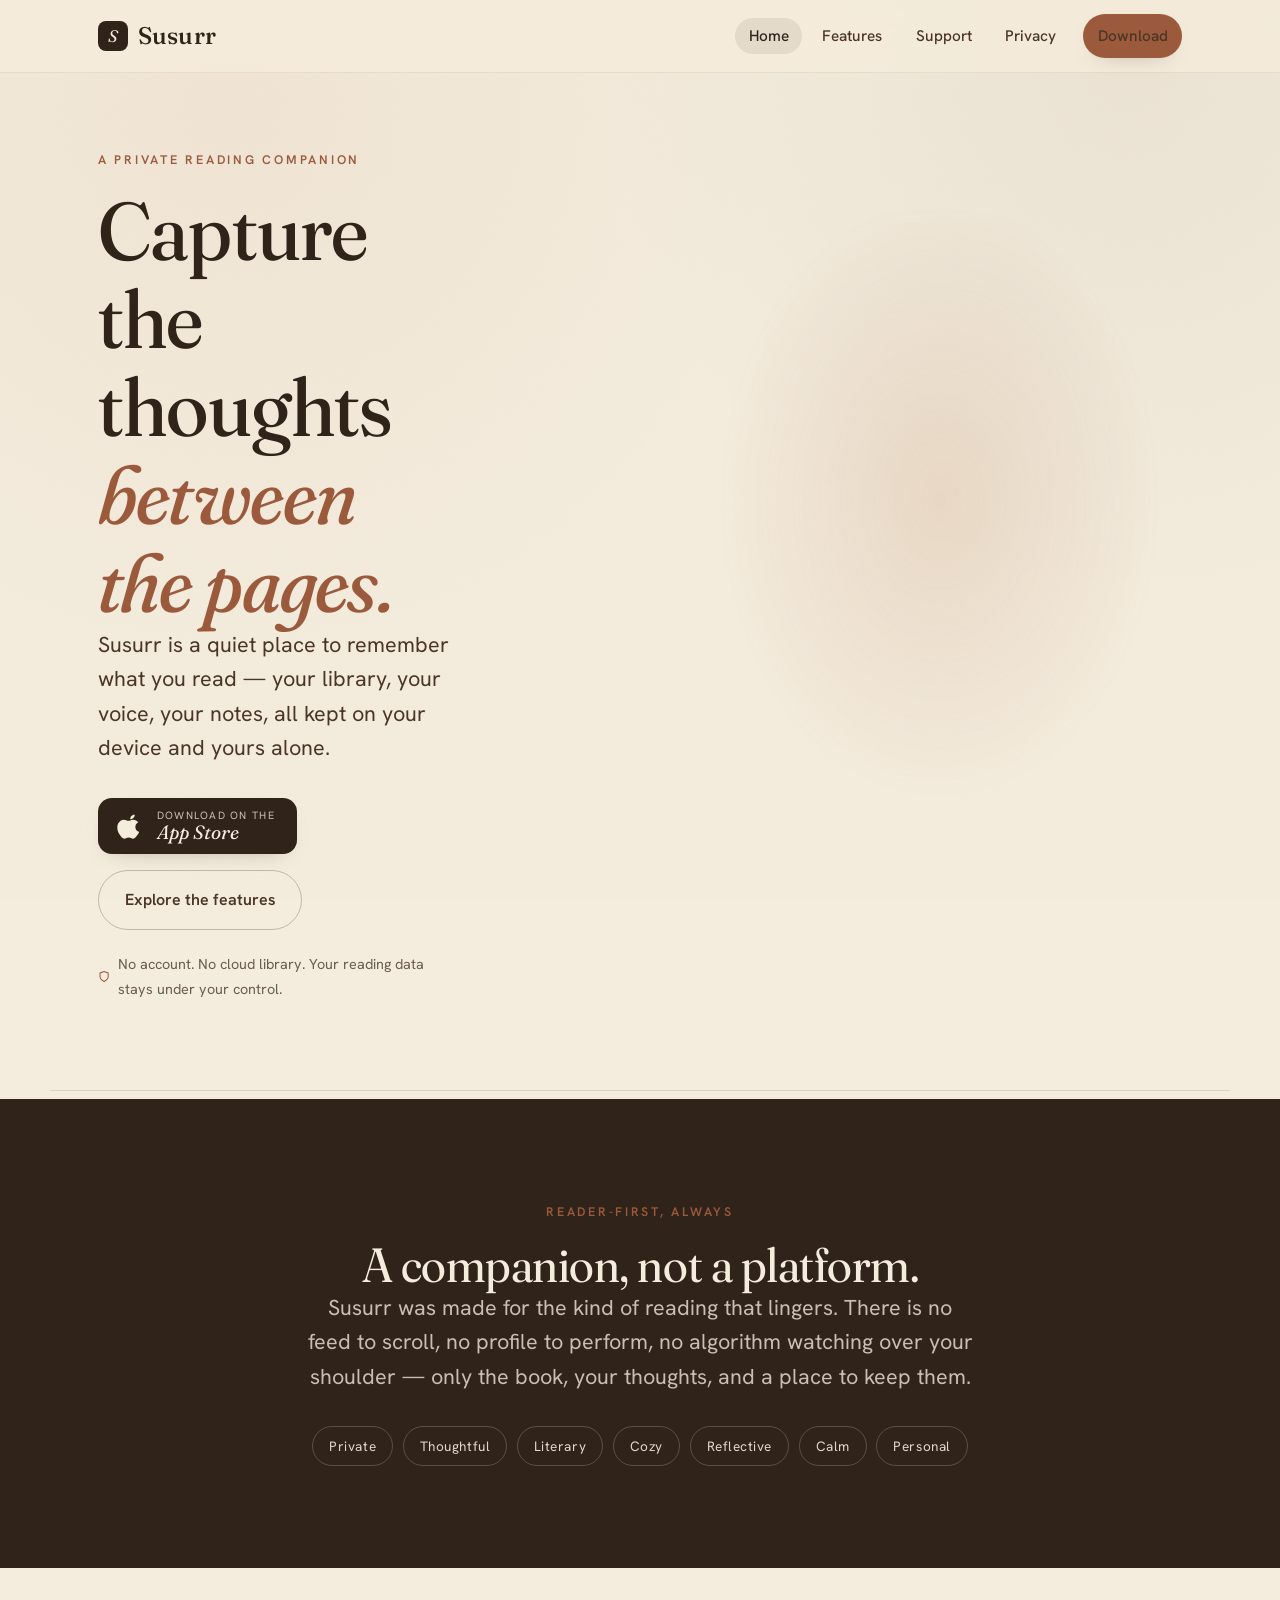
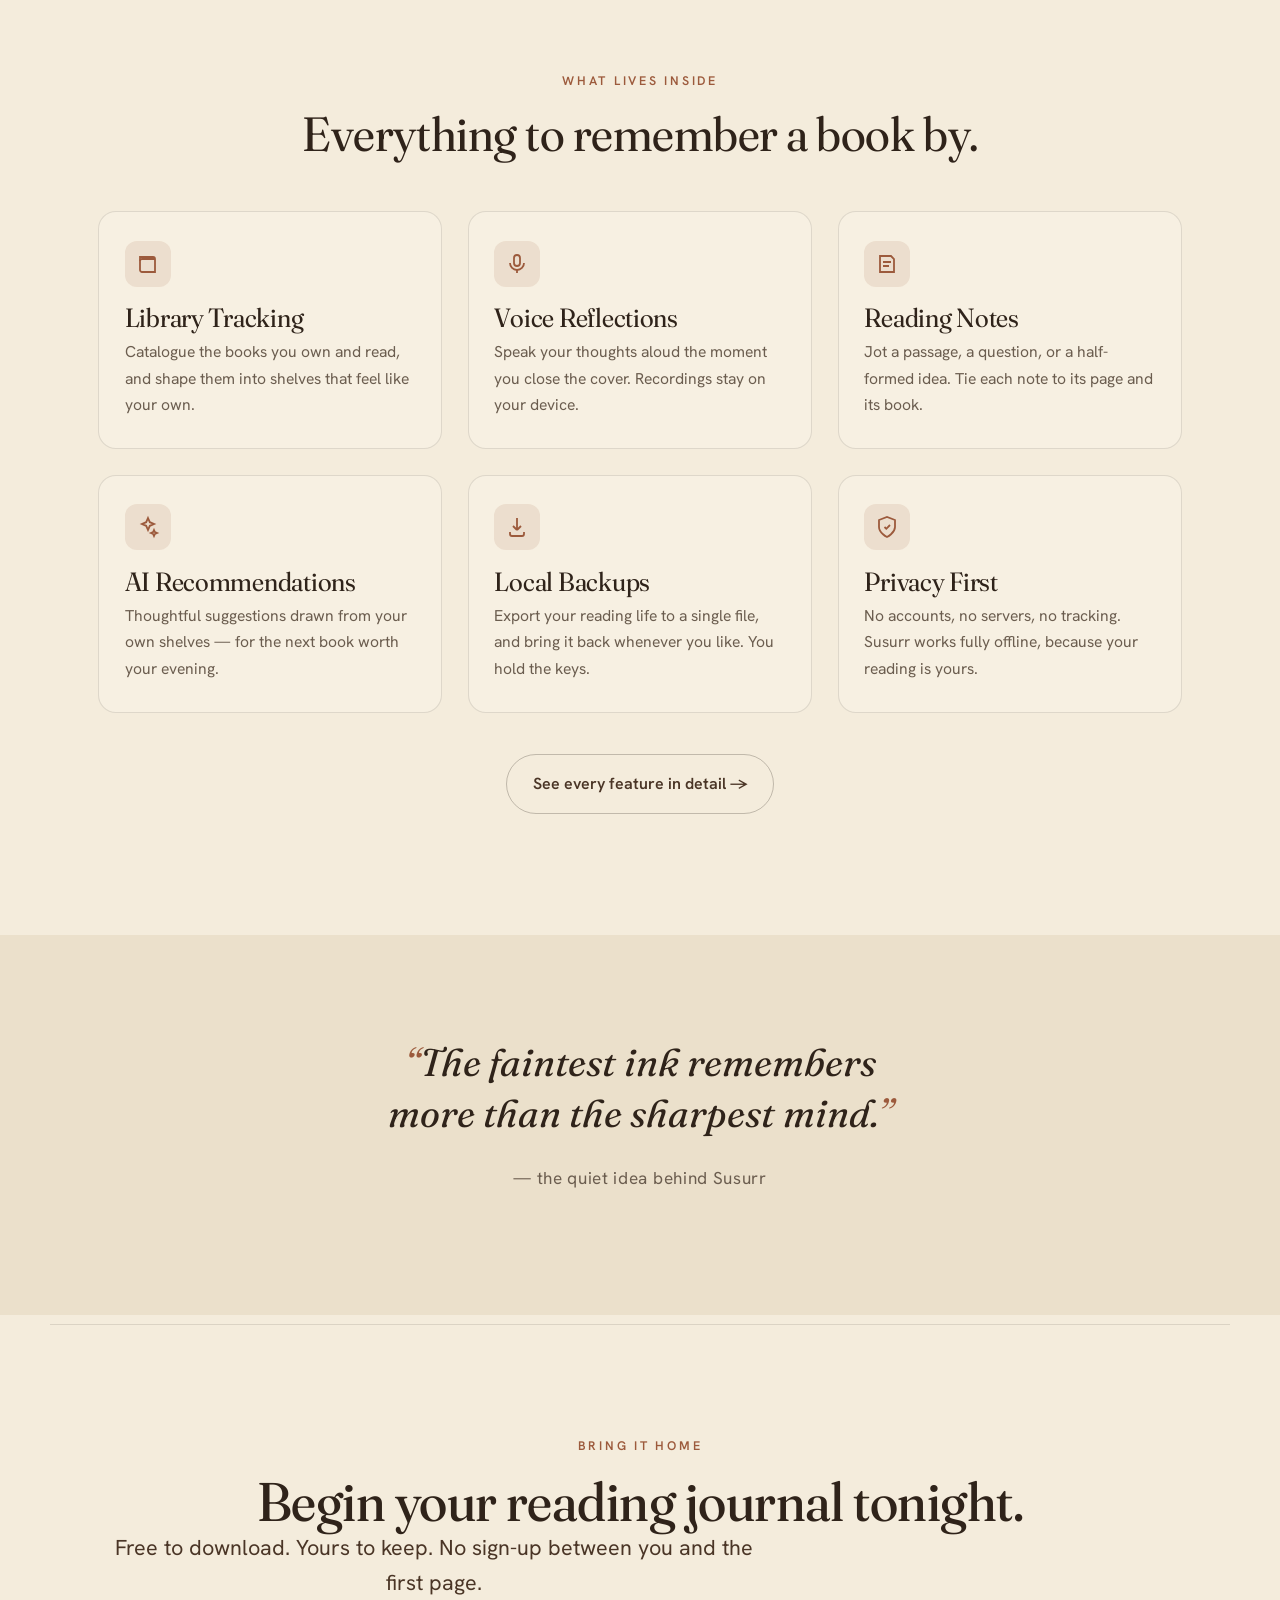
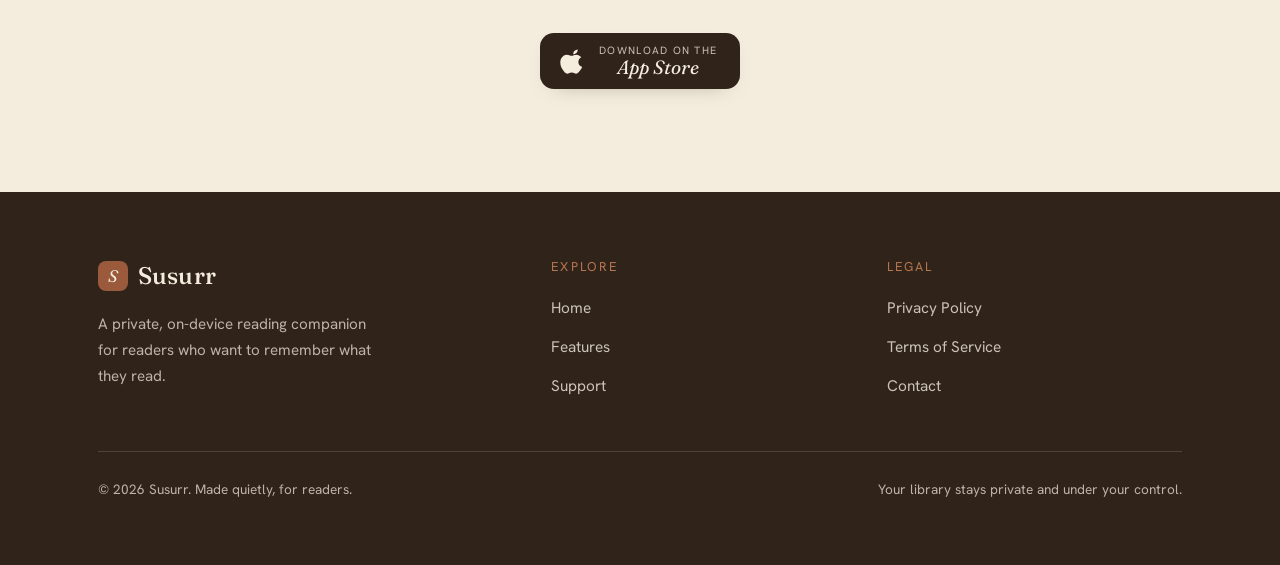
==== commit 452a0e15: "Update index.html" ====
--- a/index.html
+++ b/index.html
@@ -5,18 +5,20 @@
   <meta name="viewport" content="width=device-width, initial-scale=1" />
   <title>Susurr — A Private Reading Companion</title>
   <meta name="description" content="Susurr is a private, on-device reading companion. Track your library, record voice reflections, keep written notes, and remember what you read — no account, no cloud." />
-  <link rel="canonical" href="https://susurr.app/" />
+  <link rel="canonical" href="https://susurrapp.com/" />
   <meta name="theme-color" content="#2F231A" />
 
   <!-- Open Graph -->
   <meta property="og:type" content="website" />
   <meta property="og:title" content="Susurr — A Private Reading Companion" />
   <meta property="og:description" content="Capture the thoughts between the pages. A quiet, private place to remember what you read." />
-  <meta property="og:image" content="assets/og-image.png" />
-  <meta property="og:url" content="https://susurr.app/" />
+  <meta property="og:image" content="https://susurrapp.com/assets/og-image.png" />
+  <meta property="og:url" content="https://susurrapp.com/" />
   <meta name="twitter:card" content="summary_large_image" />
 
+  <link rel="icon" href="favicon.ico" sizes="any" />
   <link rel="icon" href="assets/favicon.svg" type="image/svg+xml" />
+  <link rel="apple-touch-icon" href="apple-touch-icon.png" />
   <link rel="preconnect" href="https://fonts.googleapis.com" />
   <link rel="preconnect" href="https://fonts.gstatic.com" crossorigin />
   <link href="https://fonts.googleapis.com/css2?family=Fraunces:ital,opsz,wght@0,9..144,300..600;1,9..144,300..600&family=Hanken+Grotesk:wght@400;500;600;700&display=swap" rel="stylesheet" />
@@ -75,7 +77,7 @@
           </div>
           <p class="hero-note rise rise-5">
             <svg viewBox="0 0 24 24" fill="none" stroke="currentColor" stroke-width="2" aria-hidden="true"><path d="M12 22s8-4 8-10V5l-8-3-8 3v7c0 6 8 10 8 10z"/></svg>
-            No account. No cloud. Nothing leaves your phone.
+            No account. No cloud library. Your reading data stays under your control.
           </p>
         </div>
         <div class="hero-visual rise rise-3">
@@ -206,7 +208,7 @@
       </div>
       <div class="footer-bottom">
         <p>&copy; 2026 Susurr. Made quietly, for readers.</p>
-        <p>Your data never leaves your device.</p>
+        <p>Your library stays private and under your control.</p>
       </div>
     </div>
   </footer>
--- a/styles.css
+++ b/styles.css
@@ -280,10 +280,27 @@
   background: rgba(156,90,60,0.08); border: 1px dashed rgba(156,90,60,0.45);
   border-radius: 12px; padding: 1rem 1.2rem; color: var(--cocoa); font-size: 0.95rem; margin-bottom: 2.4rem;
 }
-.legal h2 { margin-top: 2.4rem; margin-bottom: 0.6rem; font-size: 1.5rem; }
+.legal h2 { margin-top: 2.4rem; margin-bottom: 0.6rem; font-size: 1.5rem; scroll-margin-top: 90px; }
 .legal h2:first-of-type { margin-top: 0; }
+.legal h3 { font-family: var(--serif); color: var(--espresso); font-size: 1.2rem; margin-top: 1.8rem; margin-bottom: 0.4rem; scroll-margin-top: 90px; }
 .legal p { color: var(--cocoa); }
 .legal .updated { font-size: 0.85rem; letter-spacing: 0.04em; color: var(--muted); }
+.legal a { color: var(--ember); text-decoration: underline; text-underline-offset: 2px; word-break: break-word; }
+.legal a:hover { color: var(--cocoa); }
+.legal ul { margin: 0.4rem 0 1.2em; padding-left: 1.3rem; color: var(--cocoa); }
+.legal li { margin-bottom: 0.45rem; }
+.legal li > ul { margin-top: 0.45rem; }
+.legal .toc { list-style: none; padding-left: 0; }
+.legal .toc li { margin-bottom: 0.55rem; }
+.legal .lead-note {
+  background: var(--paper-deep); border-left: 3px solid var(--ember);
+  border-radius: 0 10px 10px 0; padding: 0.9rem 1.1rem; margin: 1.2rem 0;
+}
+.legal table { width: 100%; border-collapse: collapse; margin: 1.4rem 0; font-size: 0.92rem; }
+.legal th, .legal td { border: 1px solid var(--line); padding: 0.7rem 0.85rem; text-align: left; vertical-align: top; color: var(--cocoa); }
+.legal th { background: var(--paper-deep); color: var(--espresso); font-family: var(--sans); font-weight: 600; }
+.legal td.yn { text-align: center; font-weight: 600; color: var(--espresso); white-space: nowrap; }
+.legal .back-to-top { font-size: 0.82rem; }
 
 /* ---------- CTA band ---------- */
 .cta-band { text-align: center; }
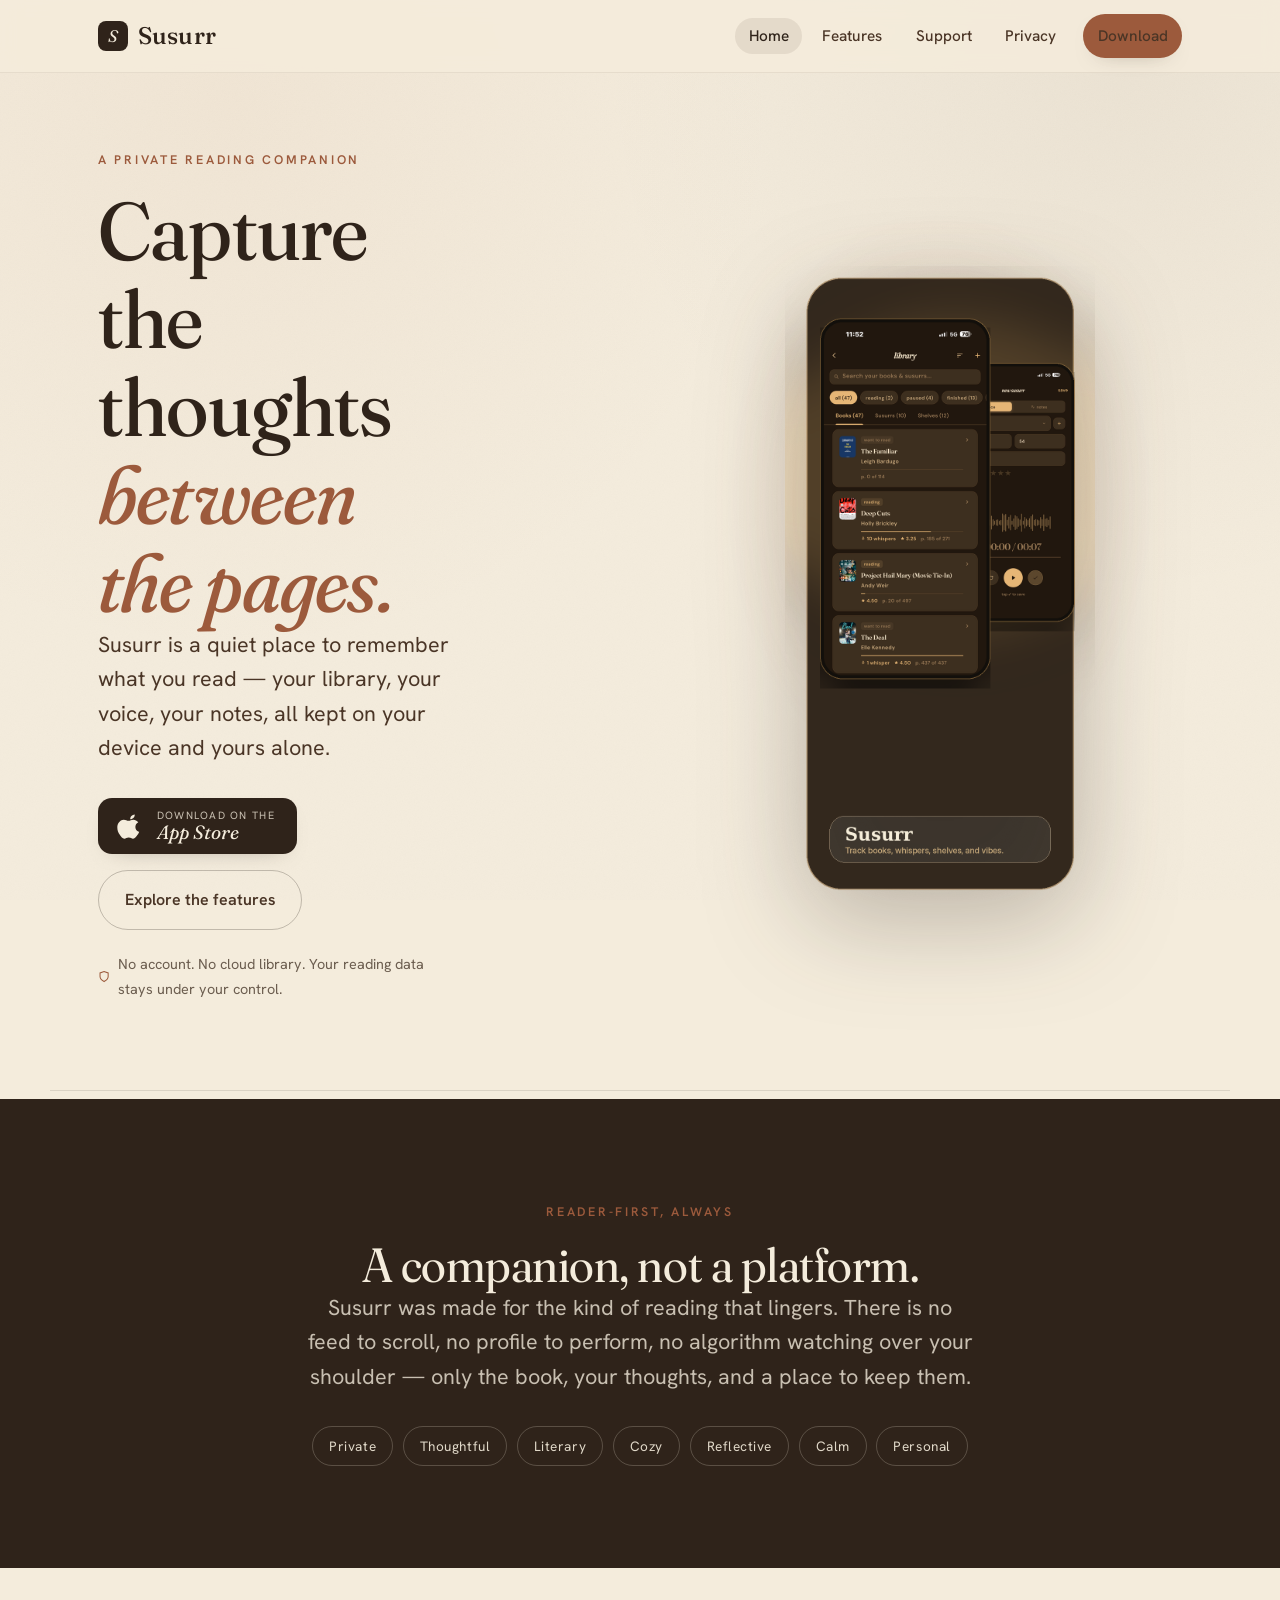
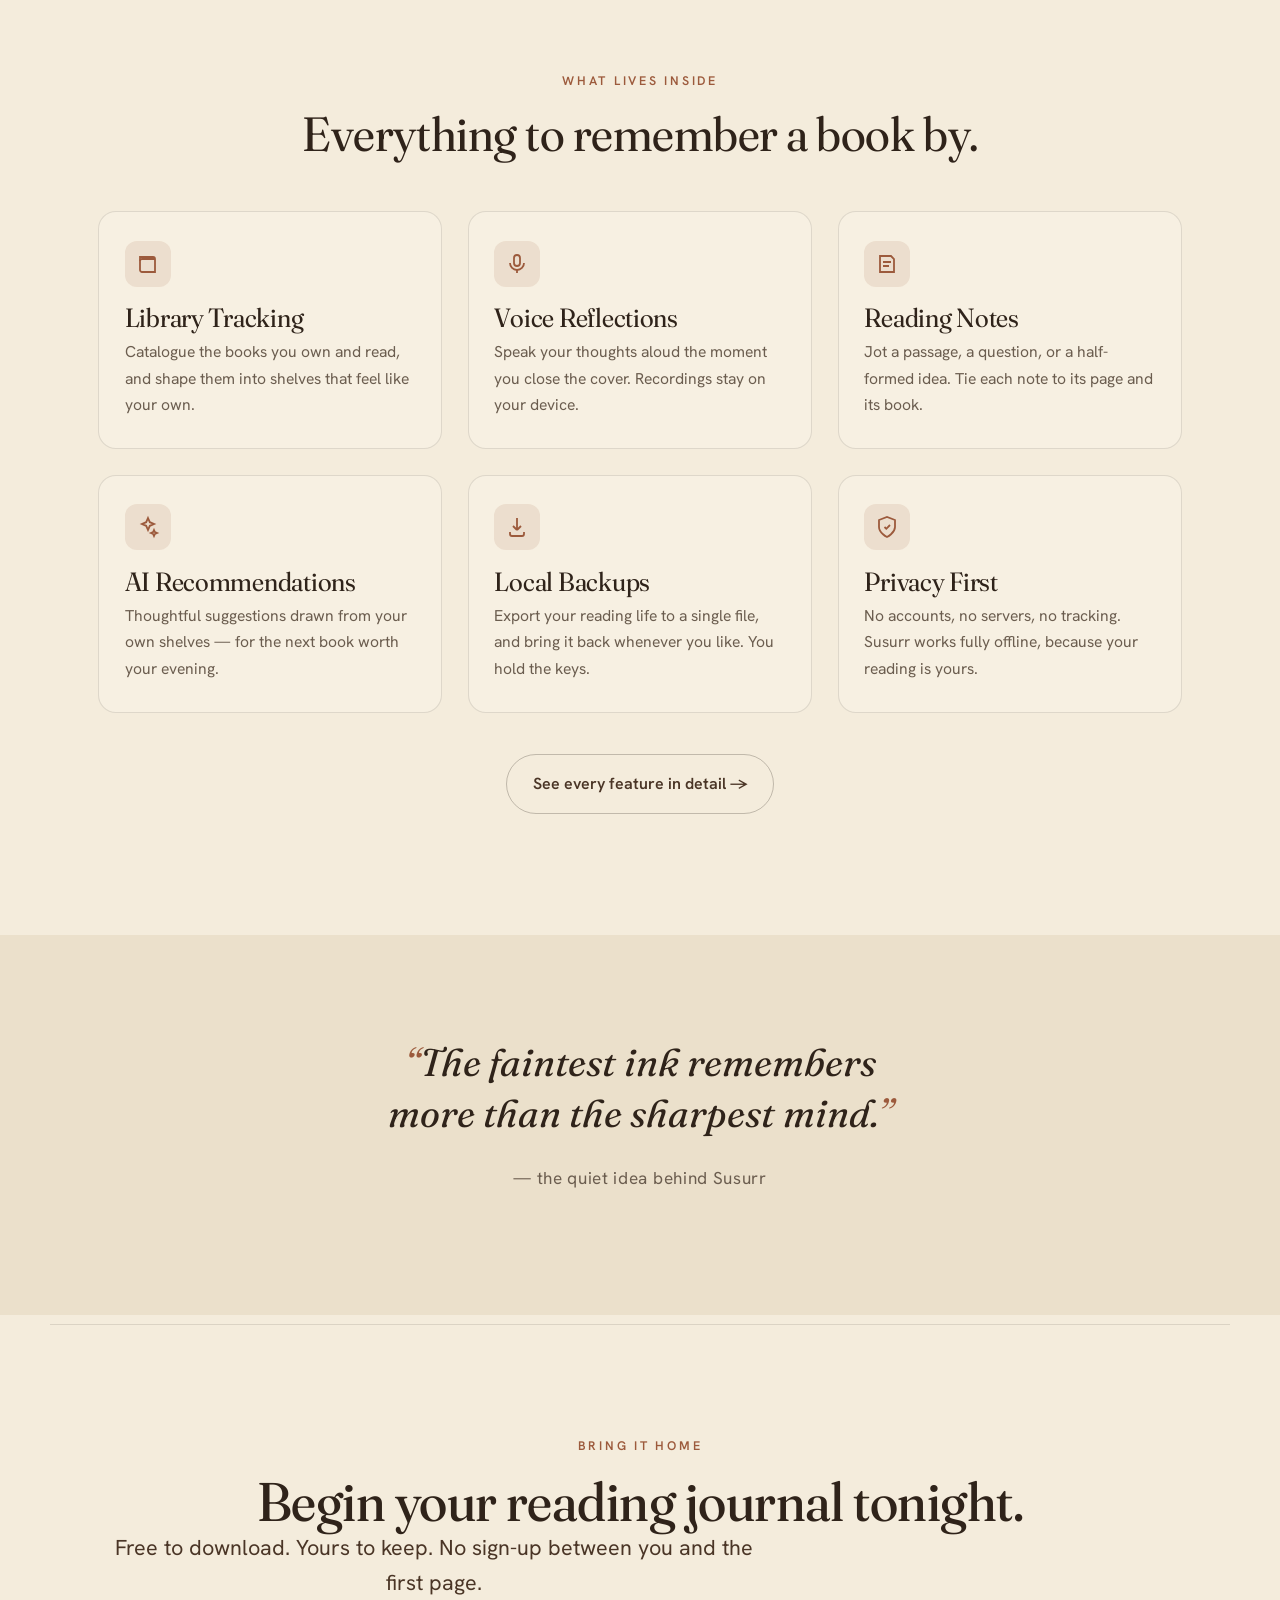
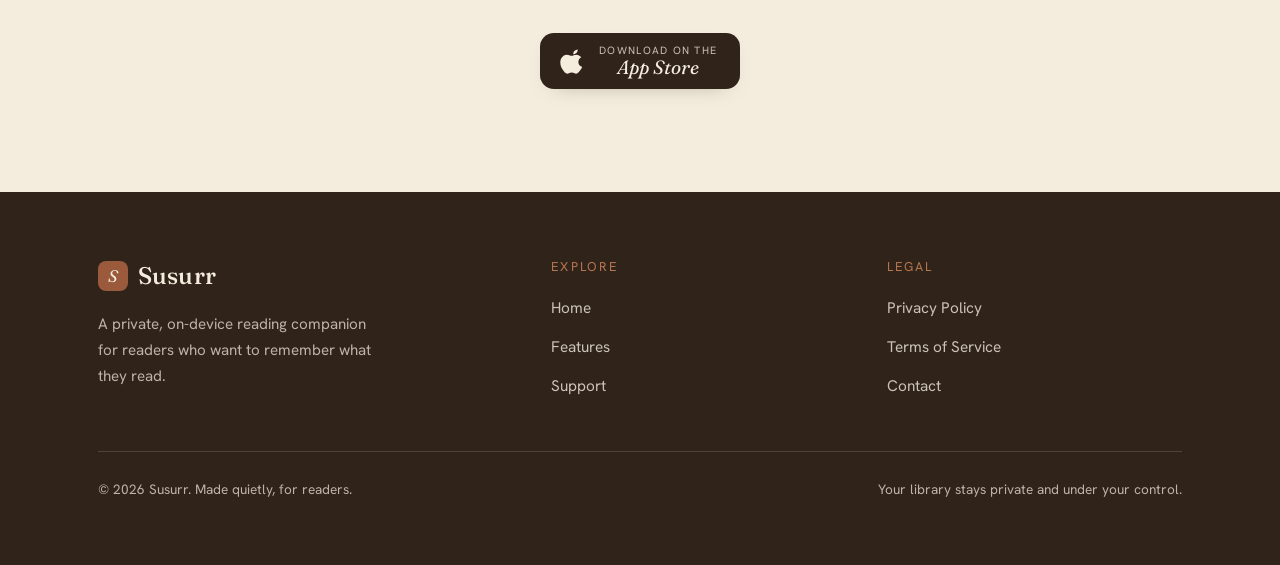
==== commit 0a6ccfde: "Update index.html" ====
--- a/index.html
+++ b/index.html
@@ -17,7 +17,7 @@
   <meta name="twitter:card" content="summary_large_image" />
 
   <link rel="icon" href="favicon.ico" sizes="any" />
-  <link rel="icon" href="assets/favicon.svg" type="image/svg+xml" />
+  <link rel="icon" href="assets/susurr_logo.svg" type="image/svg+xml" />
   <link rel="apple-touch-icon" href="apple-touch-icon.png" />
   <link rel="preconnect" href="https://fonts.googleapis.com" />
   <link rel="preconnect" href="https://fonts.gstatic.com" crossorigin />
@@ -82,8 +82,8 @@
         </div>
         <div class="hero-visual rise rise-3">
           <!-- Replace with a real screenshot/device mockup later -->
-          <img src="assets/hero-shot.svg" width="400" height="820"
-               alt="Susurr app showing a book in progress and recent reading reflections" />
+          <img src="assets/hero-shot.png" width="400" height="820"
+     alt="Susurr app showing the reading library and voice reflections" />
         </div>
       </div>
     </section>
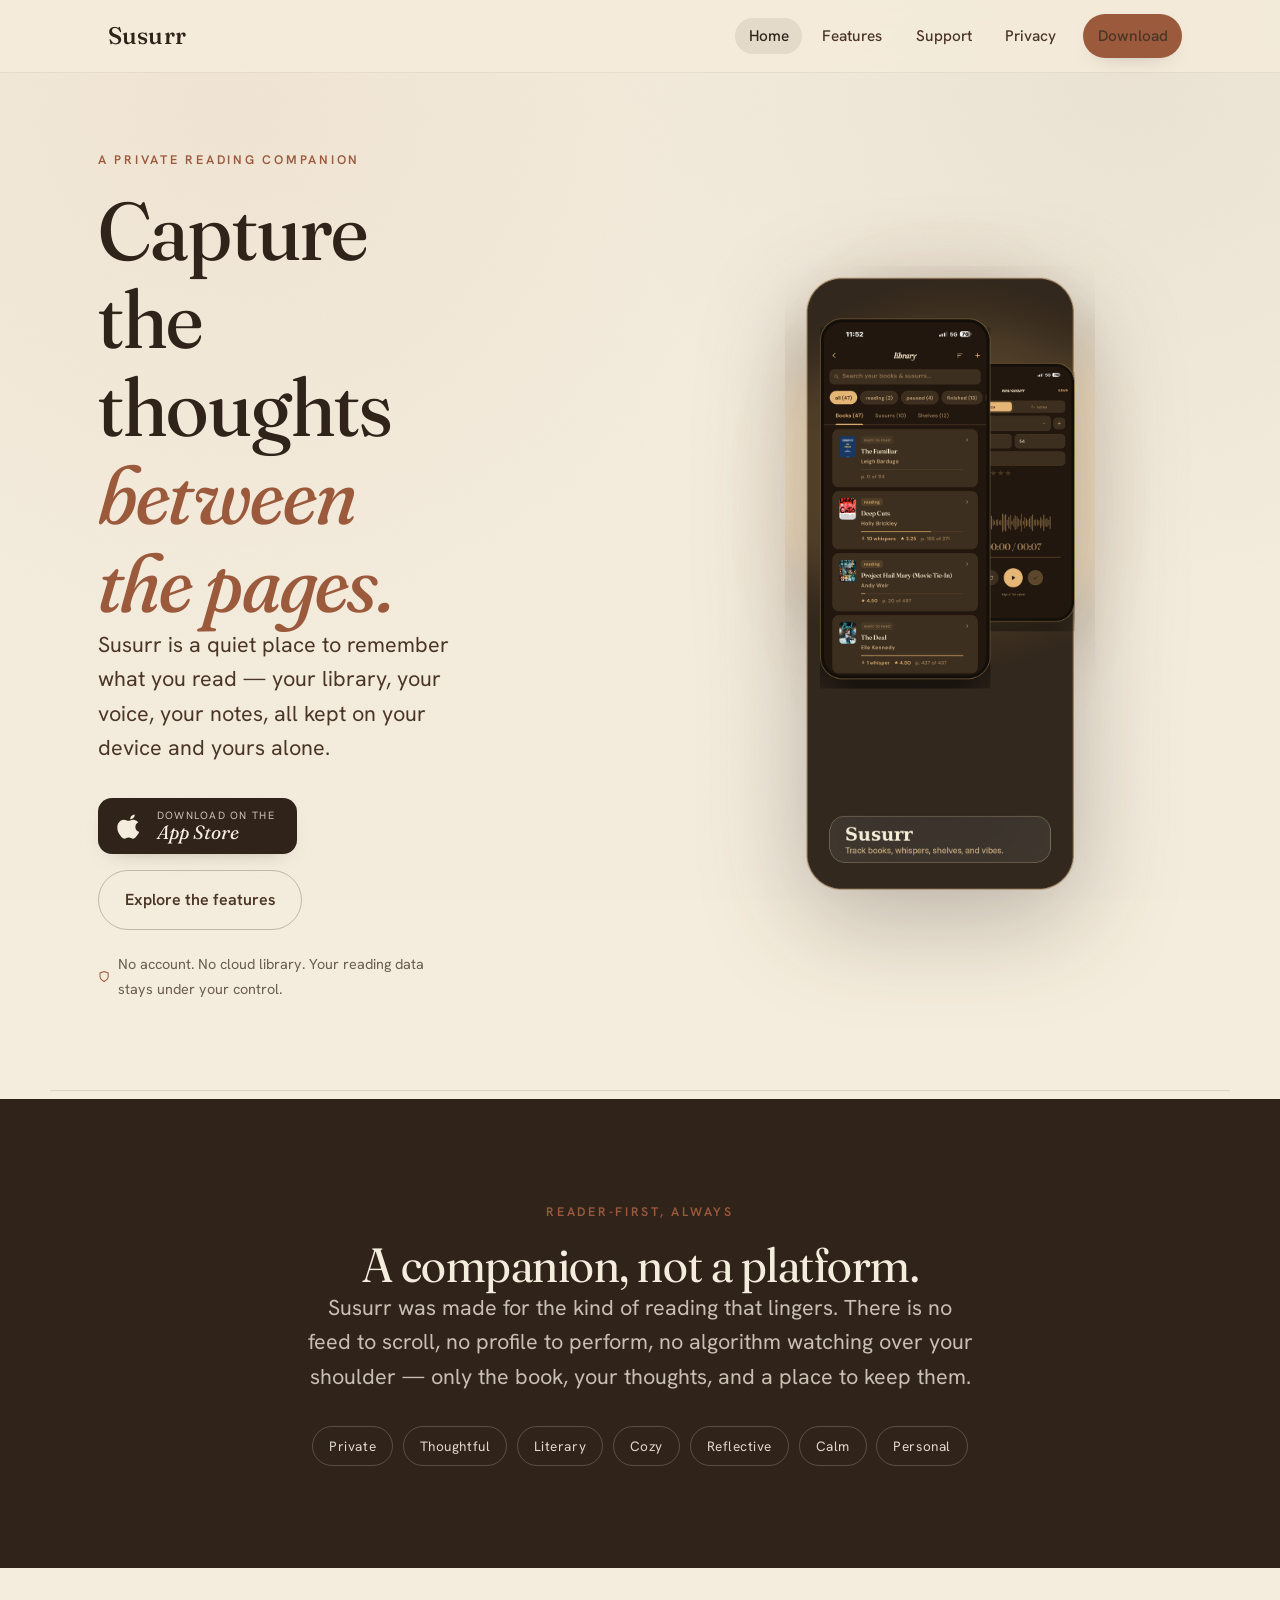
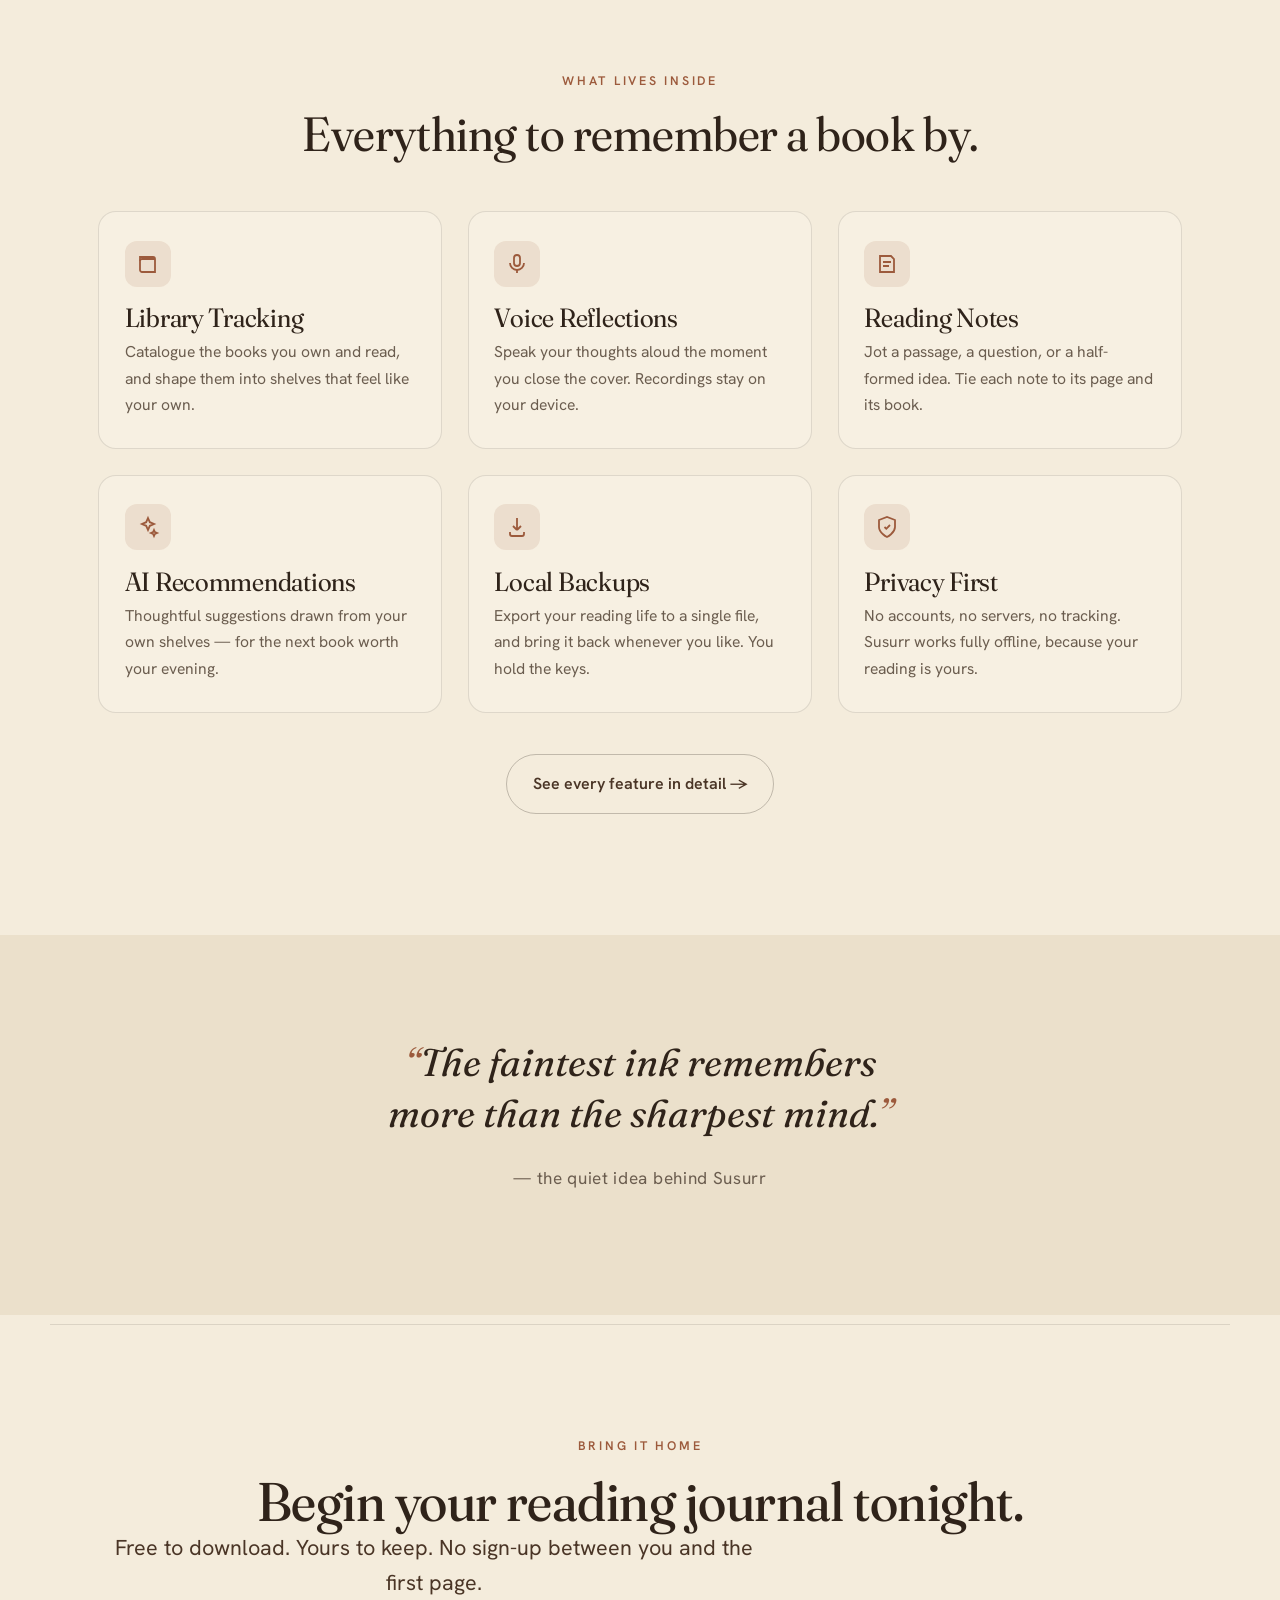
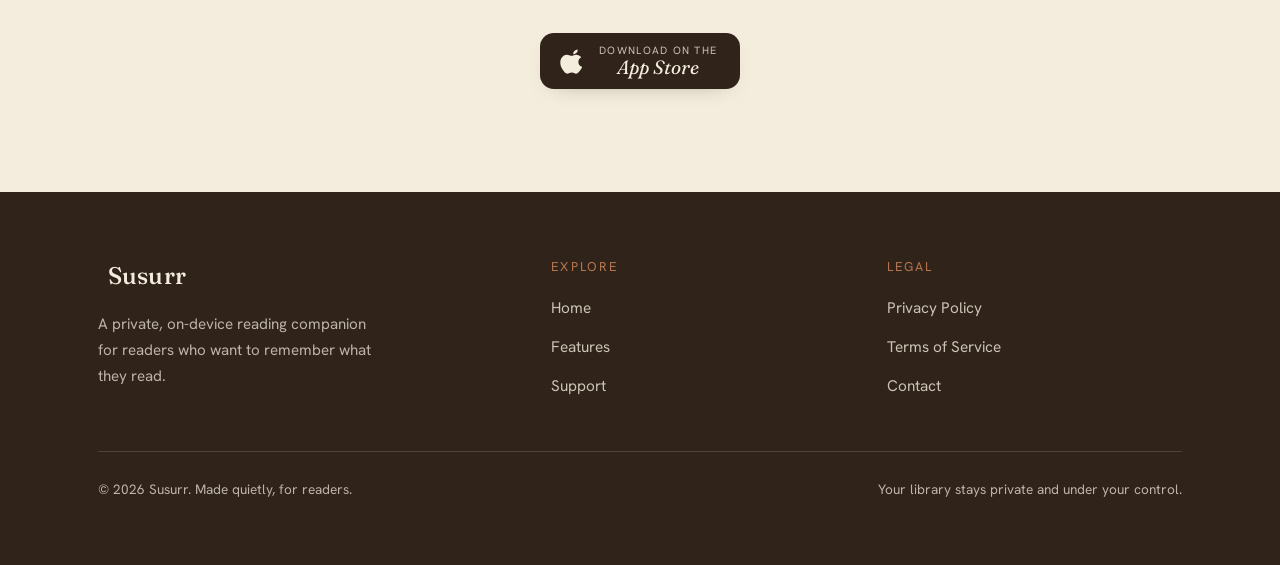
==== commit 9fc23282: "Update index.html" ====
--- a/index.html
+++ b/index.html
@@ -44,7 +44,9 @@
     <div class="container">
       <nav class="nav" aria-label="Primary">
         <a class="brand" href="index.html" aria-label="Susurr home">
-          <span class="mark" aria-hidden="true">S</span><b>Susurr</b>
+  <img class="brand-logo" src="assets/susurr.logo.svg" alt="" aria-hidden="true" />
+  <b>Susurr</b>
+</a>
         </a>
         <button class="nav-toggle" aria-label="Toggle menu" aria-expanded="false" aria-controls="nav-menu">
           <span></span><span></span><span></span>
@@ -186,7 +188,10 @@
     <div class="container">
       <div class="footer-grid">
         <div>
-          <a class="brand" href="index.html"><span class="mark" aria-hidden="true">S</span><b>Susurr</b></a>
+          <a class="brand" href="index.html" aria-label="Susurr home">
+  <img class="brand-logo" src="assets/susurr.logo.svg" alt="" aria-hidden="true" />
+  <b>Susurr</b>
+</a>
           <p class="footer-tag">A private, on-device reading companion for readers who want to remember what they read.</p>
         </div>
         <div class="footer-col">
